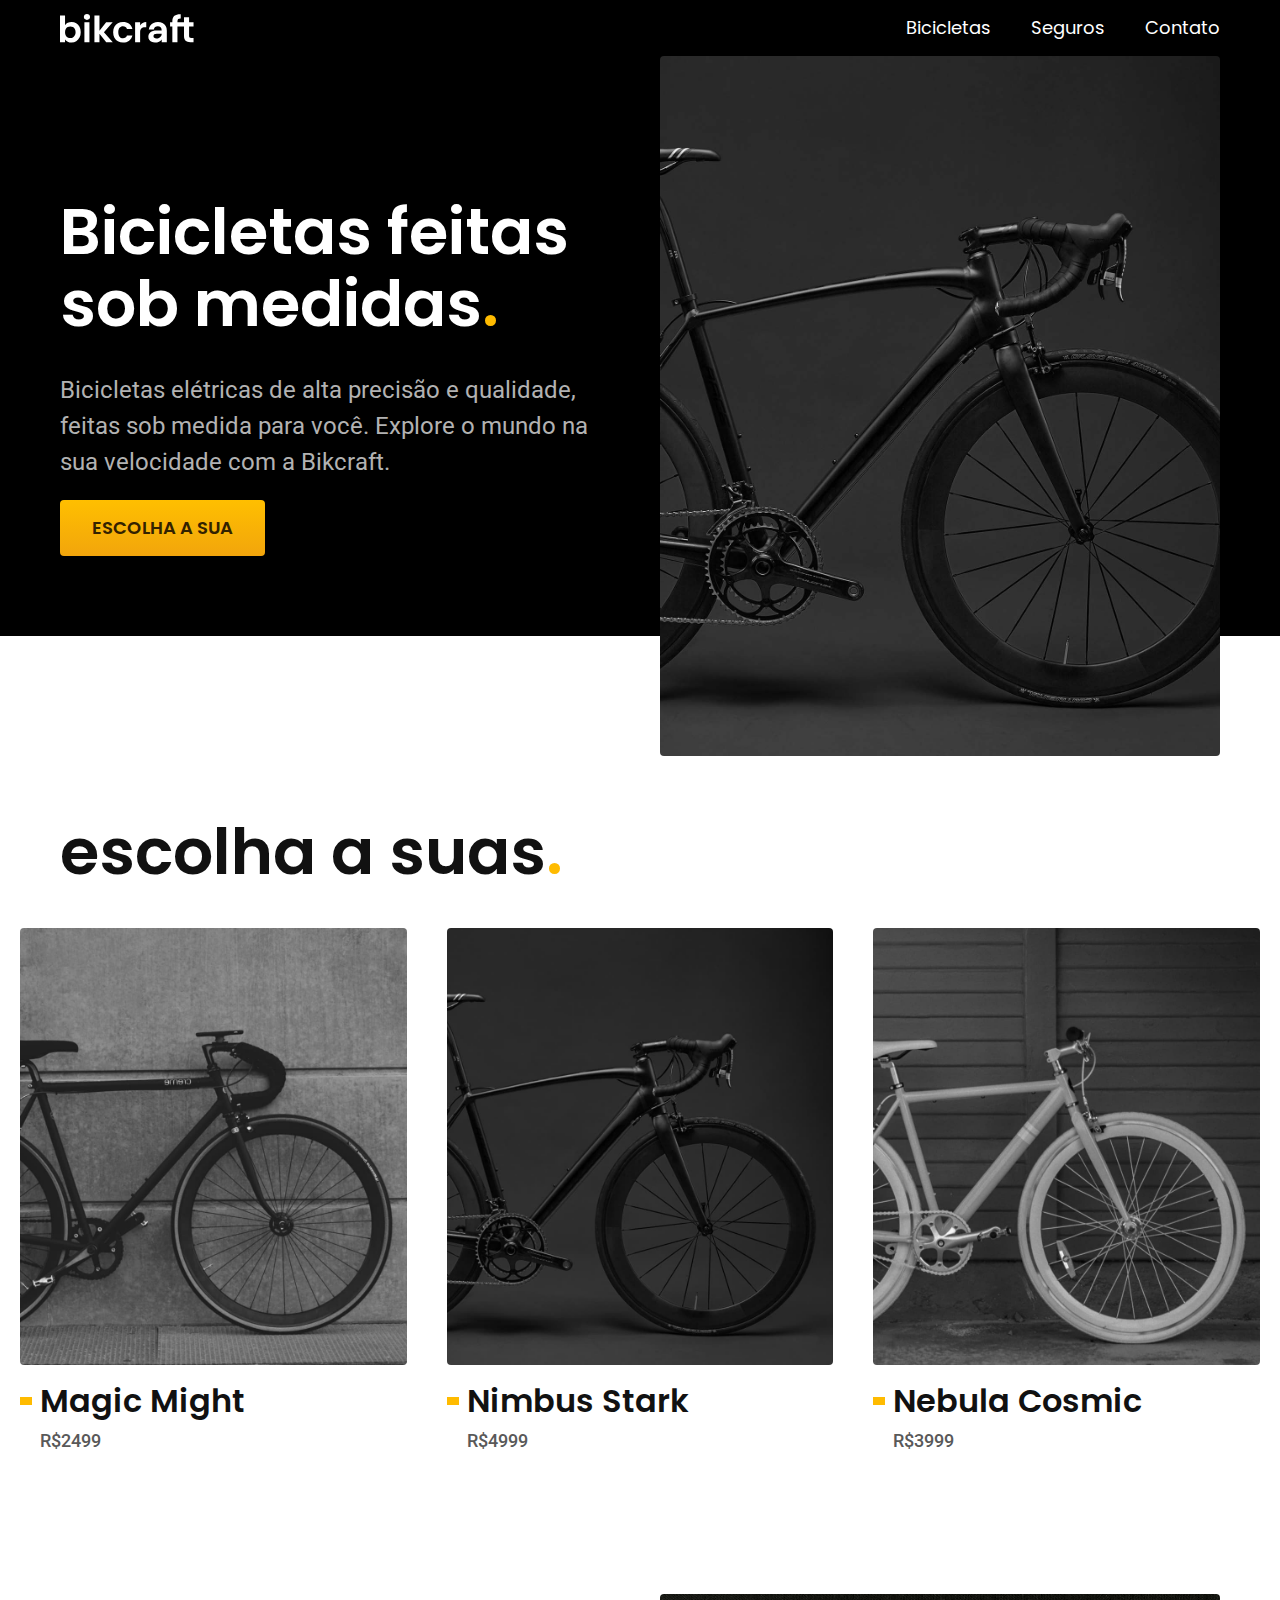
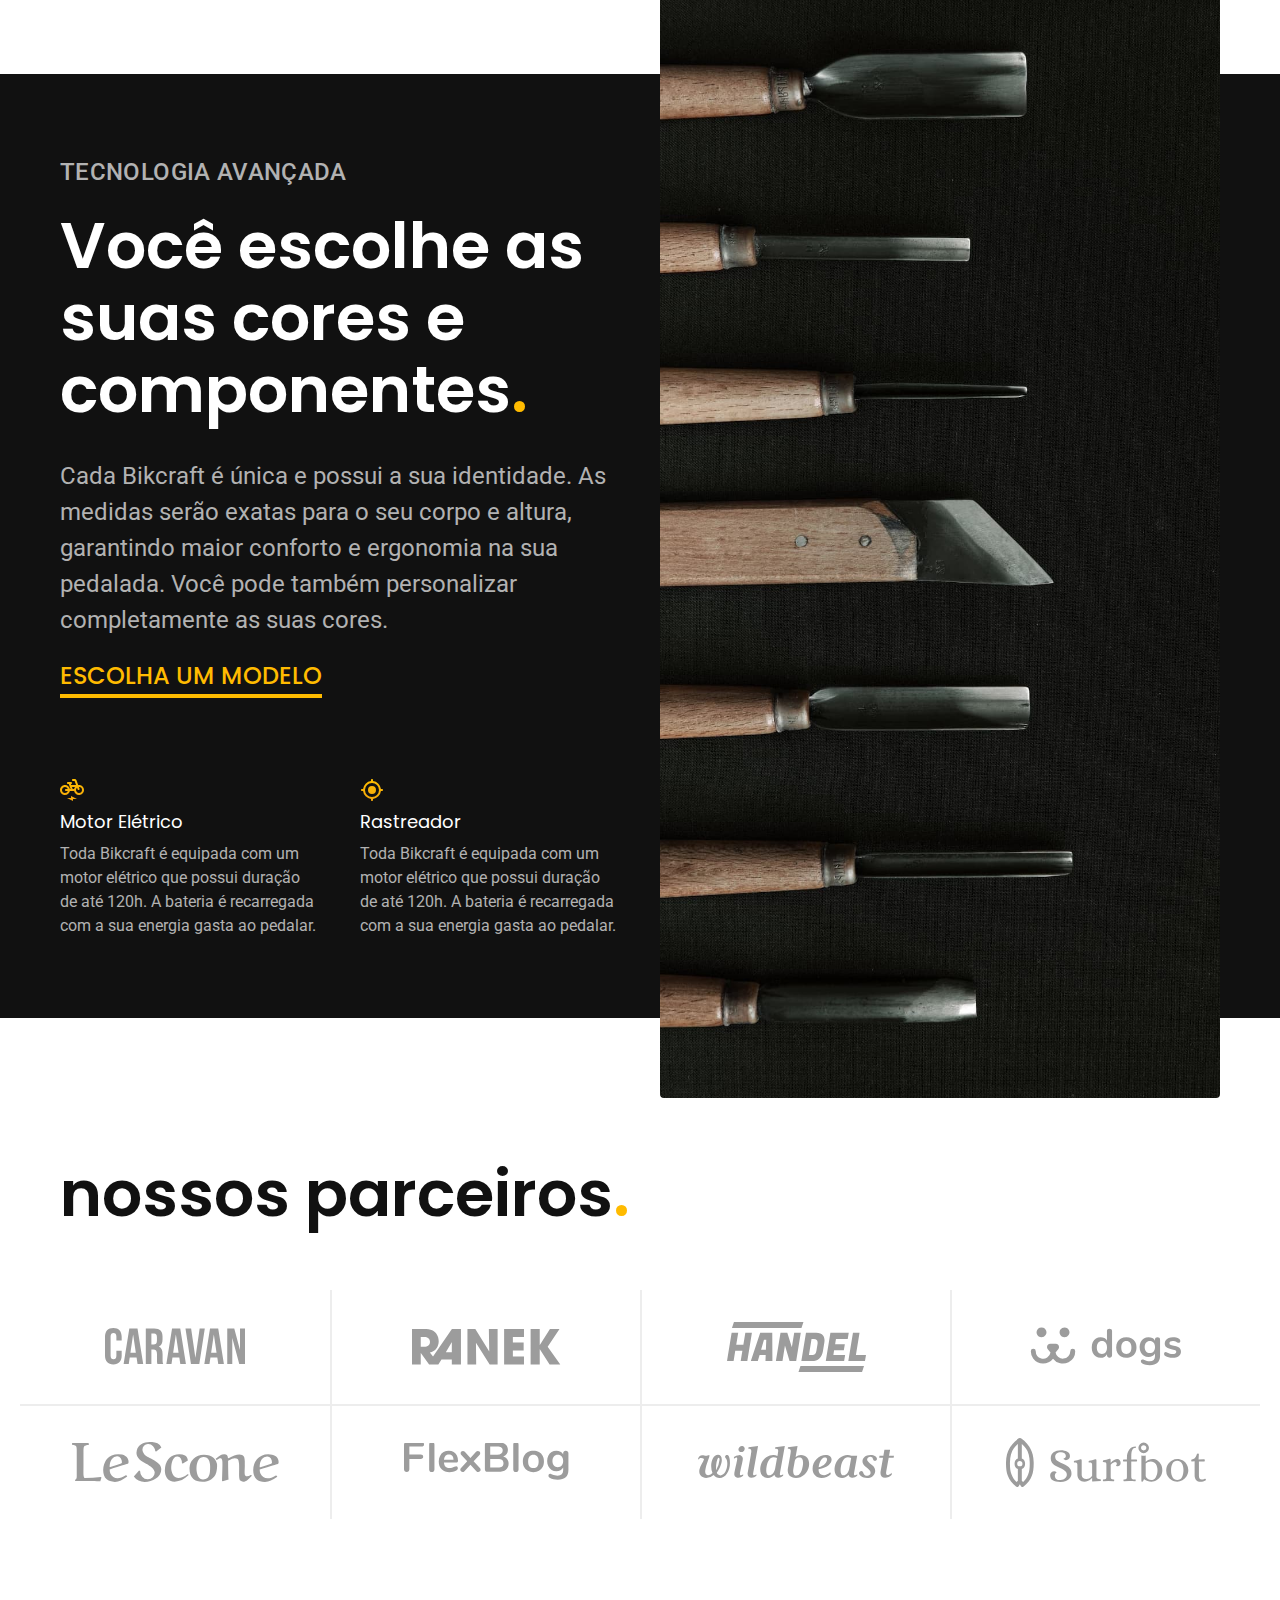
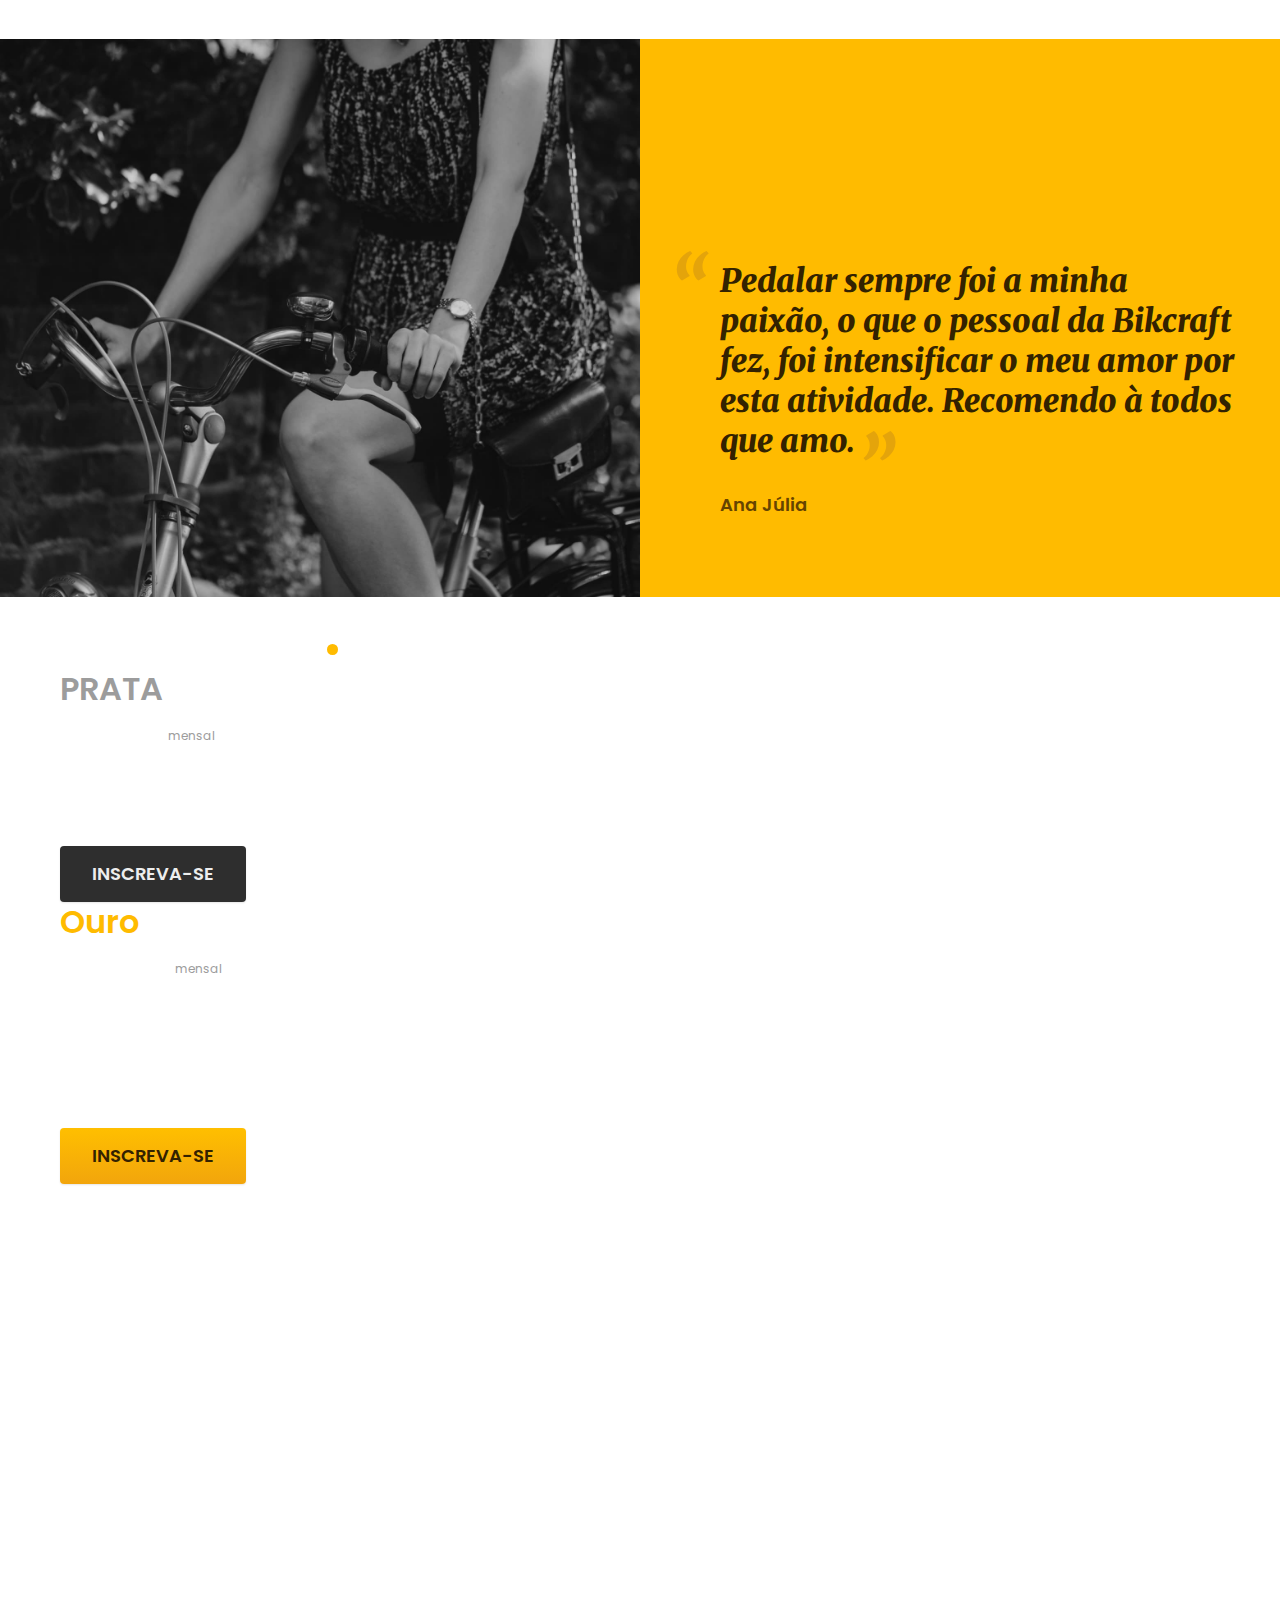
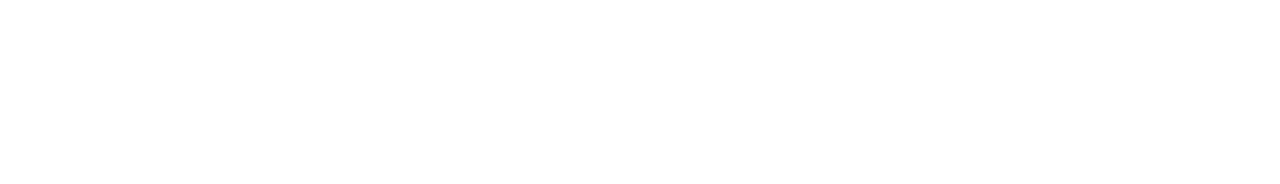
==== index.html @ e03815d4 "seguros" ====
<!DOCTYPE html>
<html lang="pt-br">

<head>
  <meta charset="UTF-8">
  <meta name="viewport" content="width=device-width, initial-scale=1.0">
  <title>Bikcraft - Bicicletas Elétricas</title>
  <meta name="description" content="Bicicletas elétricas de alta precisão e qualidade, feitas sob medida para o cliente. Explore o mundo na sua velocidade com a Bikcraft.">

  <link rel="stylesheet" href="./css/style.css">

  <link rel="preconnect" href="https://fonts.googleapis.com">
  <link rel="preconnect" href="https://fonts.gstatic.com" crossorigin>
  <link href="https://fonts.googleapis.com/css2?family=Merriweather:ital,wght@1,900&family=Poppins:wght@400;600&family=Roboto:wght@400;500&display=swap" rel="stylesheet">
</head>

<body>
  <header class="header-bg">
    <div class="header container">
      <a href="./"><img src="./img/bikcraft.svg" alt="Bikcraft">
      </a>
      <nav aria-label="primaria">
        <ul class="header-menu font-1-m cor-0">
          <li><a href="./bicicletas.html">Bicicletas</a></li>
          <li><a href="./seguros.html">Seguros</a></li>
          <li><a href="./contato.html">Contato</a></li>
        </ul>
      </nav>
    </div>
  </header>

  <main class="introducao-bg">
    <div class="introducao container">
      <div class="introducao-conteudo">
        <h1 class="font-1-xxl cor-0">Bicicletas feitas sob medidas<span class="cor-p1">.</span></h1>
        <p class="font-2-l cor-5">Bicicletas elétricas de alta precisão e qualidade, feitas sob medida para você. Explore o mundo na sua velocidade com a Bikcraft.</p>
        <a class="botao" href=".bicicletas.html">Escolha a sua</a>
      </div>
      <div>
        <img src="./img/fotos/introducao.jpg" alt="Bicicleta elétrica preta.">
      </div>
    </div>
  </main>

  <article class="bicicletas-lista">
    <h2 class="container font-1-xxl">escolha a suas<span class="cor-p1">.</span></h2>

    <ul>
      <li>
        <a href="./bicicletas/magic.html">
          <img src="/img/bicicletas/magic-home.jpg" alt="Bicicleta preta">
          <h3 class="font-1-xl">Magic Might</h3>
          <span class="font-2-m cor-8">R$2499</span>
        </a>
      </li>
      <li>
        <a href="./bicicletas/nimbus.html">
          <img src="/img/bicicletas/nimbus-home.jpg" alt="Bicicleta preta">
          <h3 class="font-1-xl">Nimbus Stark</h3>
          <span class="font-2-m cor-8">R$4999</span>
        </a>
      </li>
      <li>
        <a href="./bicicletas/nebula.html">
          <img src="/img/bicicletas/nebula-home.jpg" alt="Bicicleta preta">
          <h3 class="font-1-xl">Nebula Cosmic</h3>
          <span class="font-2-m cor-8">R$3999</span>
        </a>
      </li>
    </ul>
  </article>

  <article class="tecnologia-bg">
    <div class="tecnologia container">
      <div class="tecnologia-conteudo">
        <span class="font-2-l-b cor-5">Tecnologia Avançada</span>
        <h2 class="font-1-xxl cor-0">Você escolhe as suas cores e componentes<span class="cor-p1">.</span></h2>
        <p class="font-2-l cor-5">Cada Bikcraft é única e possui a sua identidade. As medidas serão exatas para o seu corpo e altura, garantindo maior conforto e ergonomia na sua pedalada. Você pode também personalizar completamente as suas cores.</p>
        <a class="link" href="./bicicletas.html">Escolha um modelo</a>
        <div class="tecnologia-vantagens">
          <div>
            <img src="./img/icones/eletrica.svg" alt="">
            <h3 class="font-1-m cor-0">Motor Elétrico</h3>
            <p class="font-2-s cor-5">Toda Bikcraft é equipada com um motor elétrico que possui duração de até 120h. A bateria é recarregada com a sua energia gasta ao pedalar.</p>
          </div>
          <div>
            <img src="./img/icones/rastreador.svg" alt="">
            <h3 class="font-1-m cor-0">Rastreador</h3>
            <p class="font-2-s cor-5">Toda Bikcraft é equipada com um motor elétrico que possui duração de até 120h. A bateria é recarregada com a sua energia gasta ao pedalar.</p>
          </div>
        </div>
      </div>

      <div class="tecnologia-imagem">
        <img src="./img/fotos/tecnologia.jpg" alt="">
      </div>
    </div>
  </article>

  <section class="parceiros" aria-label="Nossos Parceiros">
    <h2 class="container font-1-xxl">nossos parceiros<span class="cor-p1">.</span></h2>

    <ul>
      <li><img src="./img/parceiros/caravan.svg" alt="caravan"></li>
      <li><img src="./img/parceiros/ranek.svg" alt="ranek"></li>
      <li><img src="./img/parceiros/handel.svg" alt="handel"></li>
      <li><img src="./img/parceiros/dogs.svg" alt="dogs"></li>
      <li><img src="./img/parceiros/lescone.svg" alt="lescone"></li>
      <li><img src="./img/parceiros/flexblog.svg" alt="flexblog"></li>
      <li><img src="./img/parceiros/wildbeast.svg" alt="wildbeast"></li>
      <li><img src="./img/parceiros/surfbot.svg" alt="surfbot"></li>
    </ul>
  </section>

  <section class="depoimento" aria-label="depoimento">
    <div>
      <img src="./img/fotos/depoimento.jpg" alt="Pessoa pedalando uma bicicleta Bikcraft">
    </div>
    <div class="depoimento-conteudo">
      <blockquote class="font-1-xl cor-p5">
        <p>Pedalar sempre foi a minha paixão, o que o pessoal da Bikcraft fez, foi intensificar o meu amor por esta atividade. Recomendo à todos que amo.</p>
      </blockquote>
      <span class="font-1-m-b cor-p4">Ana Júlia</span>
    </div>
  </section>

  <article class="seguros-bg">
    <div class="seguros container">
      <h2 class="font-1-xxl cor-0">Seguros<span class="cor-p1">.</span></h2>

      <div class="seguros-item">
        <h3 class="font-1-xl cor-6">PRATA</h3>
        <span class="font-1-xl cor-0">R$ 199 <span class="font-1-xs cor-6">mensal</span></span>
        <ul class="font-2-m cor-0">
          <li>Duas trocas por ano</li>
          <li>Assistência técnica</li>
          <li>Suporte 08h às 18h</li>
          <li>Cobertura estadual</li>
        </ul>
        <a class="botao secundario" href="/orcamento.html">Inscreva-se</a>
      </div>

      <div class="seguros-item">
        <h3 class="font-1-xl cor-p1">Ouro</h3>
        <span class="font-1-xl cor-0">R$ 299 <span class="font-1-xs cor-6">mensal</span></span>
        <ul class="font-2-m cor-0">
          <li>Cinco trocas por ano</li>
          <li>Assistência especial</li>
          <li>Suporte 24h</li>
          <li>Cobertura nacional</li>
          <li>Desconto em parceiros</li>
          <li>Acesso ao clube Bikcraft</li>
        </ul>
        <a class="botao" href="/orcamento.html">Inscreva-se</a>
      </div>

    </div>
  </article>
</body>

</html>
---- css/style.css ----
@import "./global/header.css";
@import "./utilidades/tipografia.css";
@import "./utilidades/cores.css";

@import "./global/global.css";

/* Utilidades */
@import "./utilidades/componentes.css";

/* Home */
@import "./home/introducao.css";
@import "./home/tecnologia.css";
@import "./home/parceiros.css";
@import "./home/depoimento.css";

/* Bicicletas */
@import "./bicicletas/bicicletas-lista.css";

/* Seguros */
@import "./Seguros/Seguros.css";
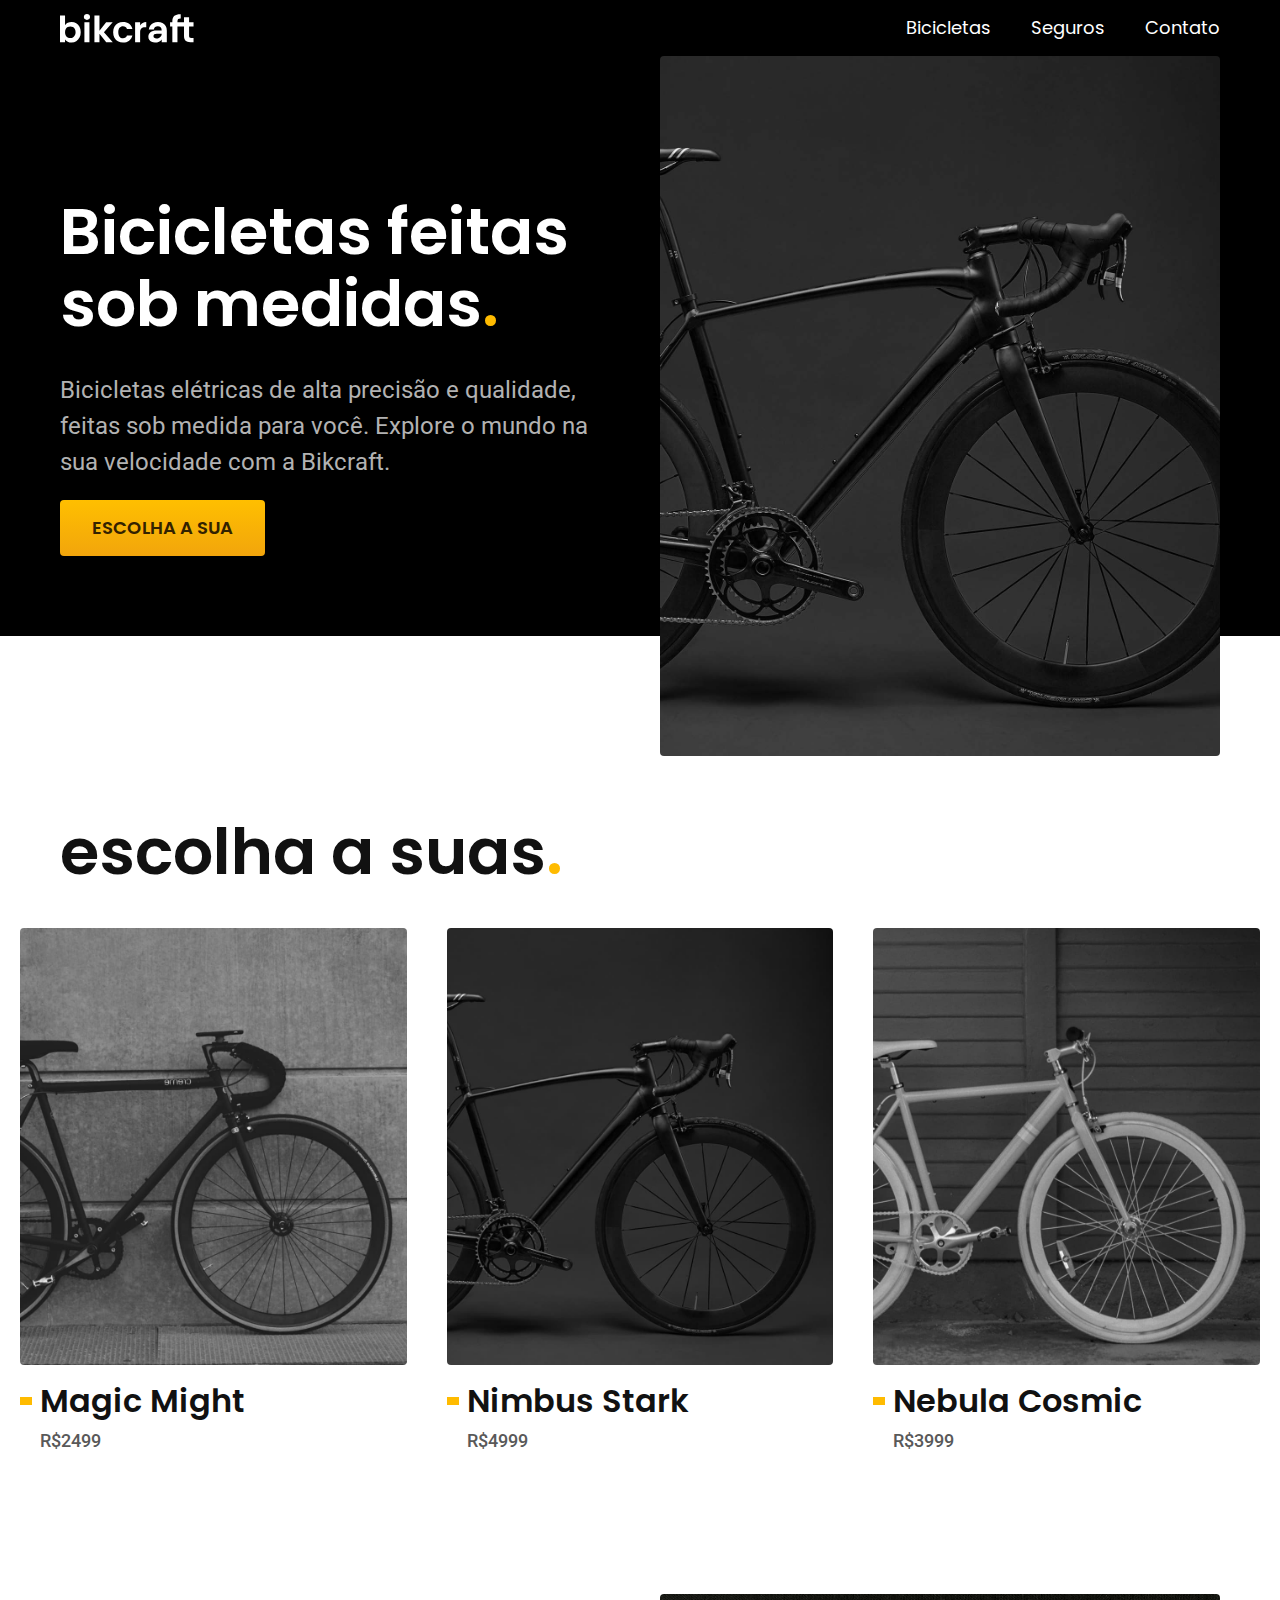
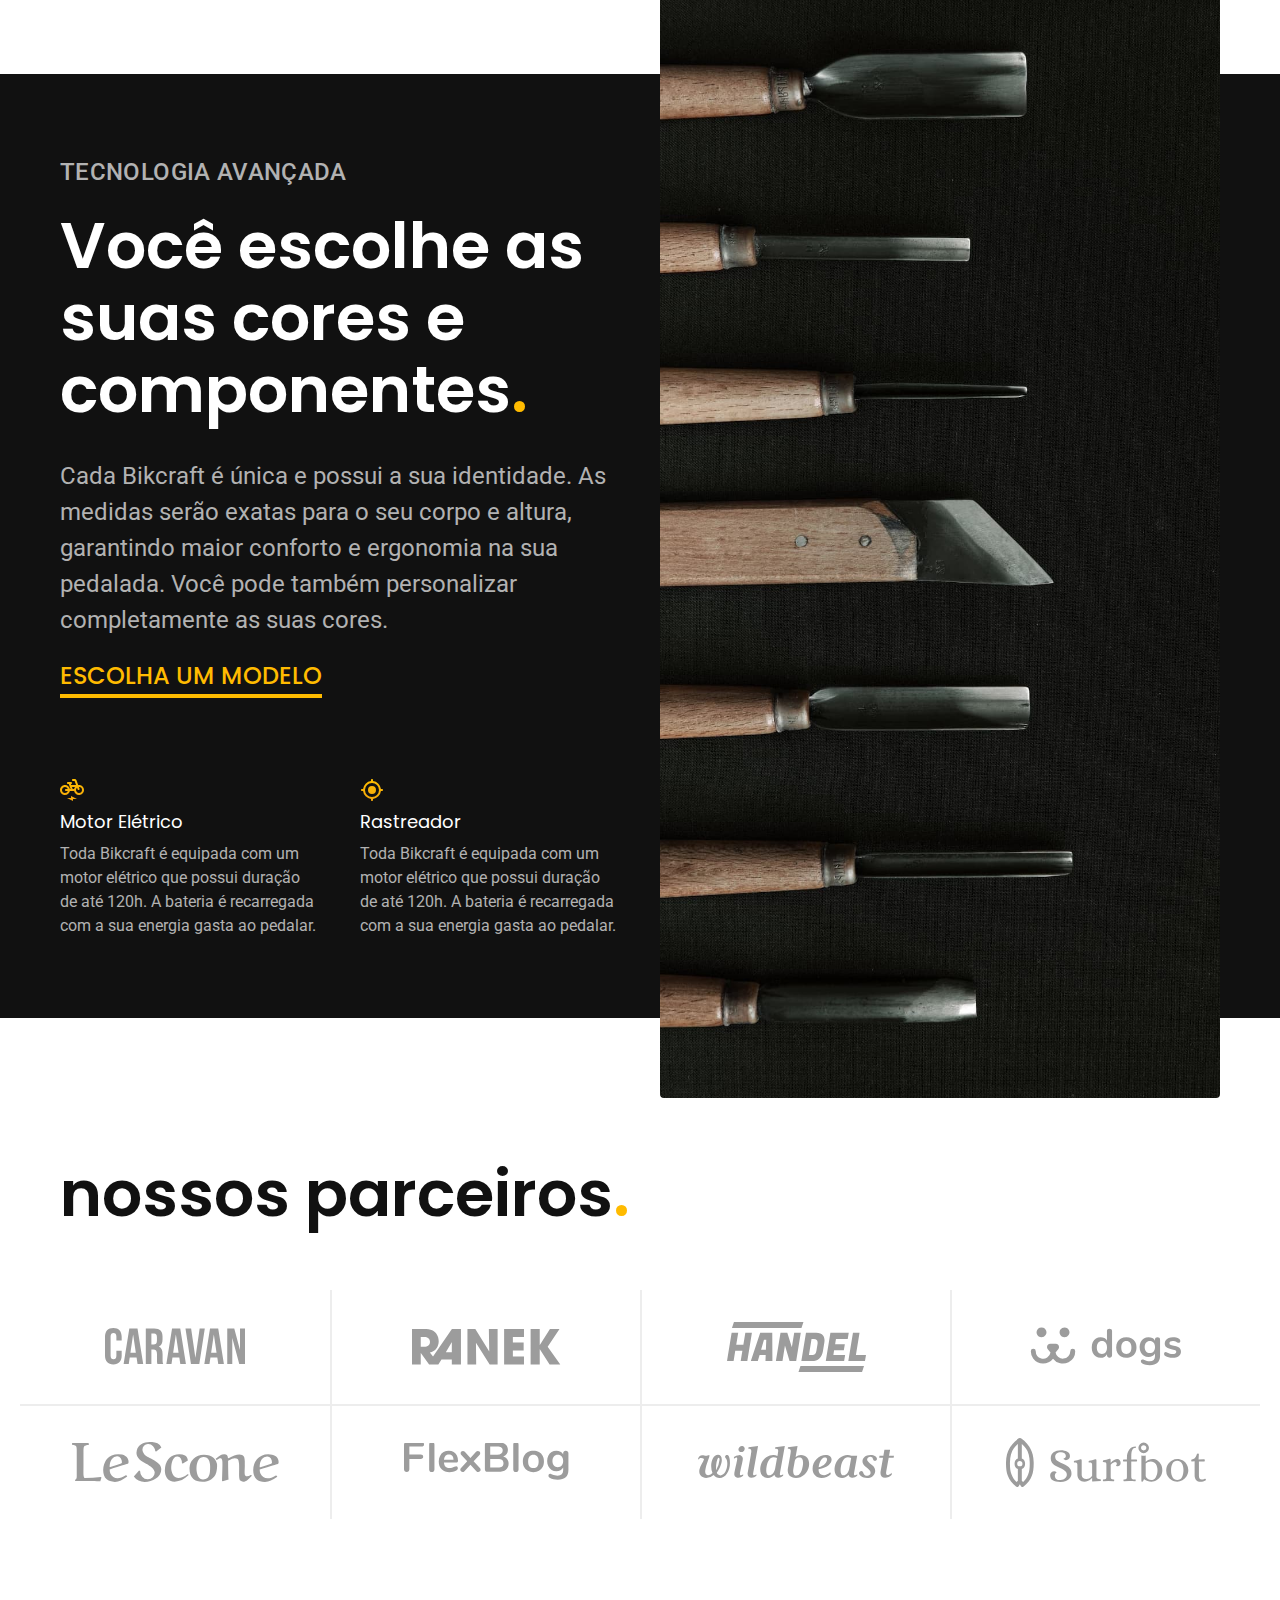
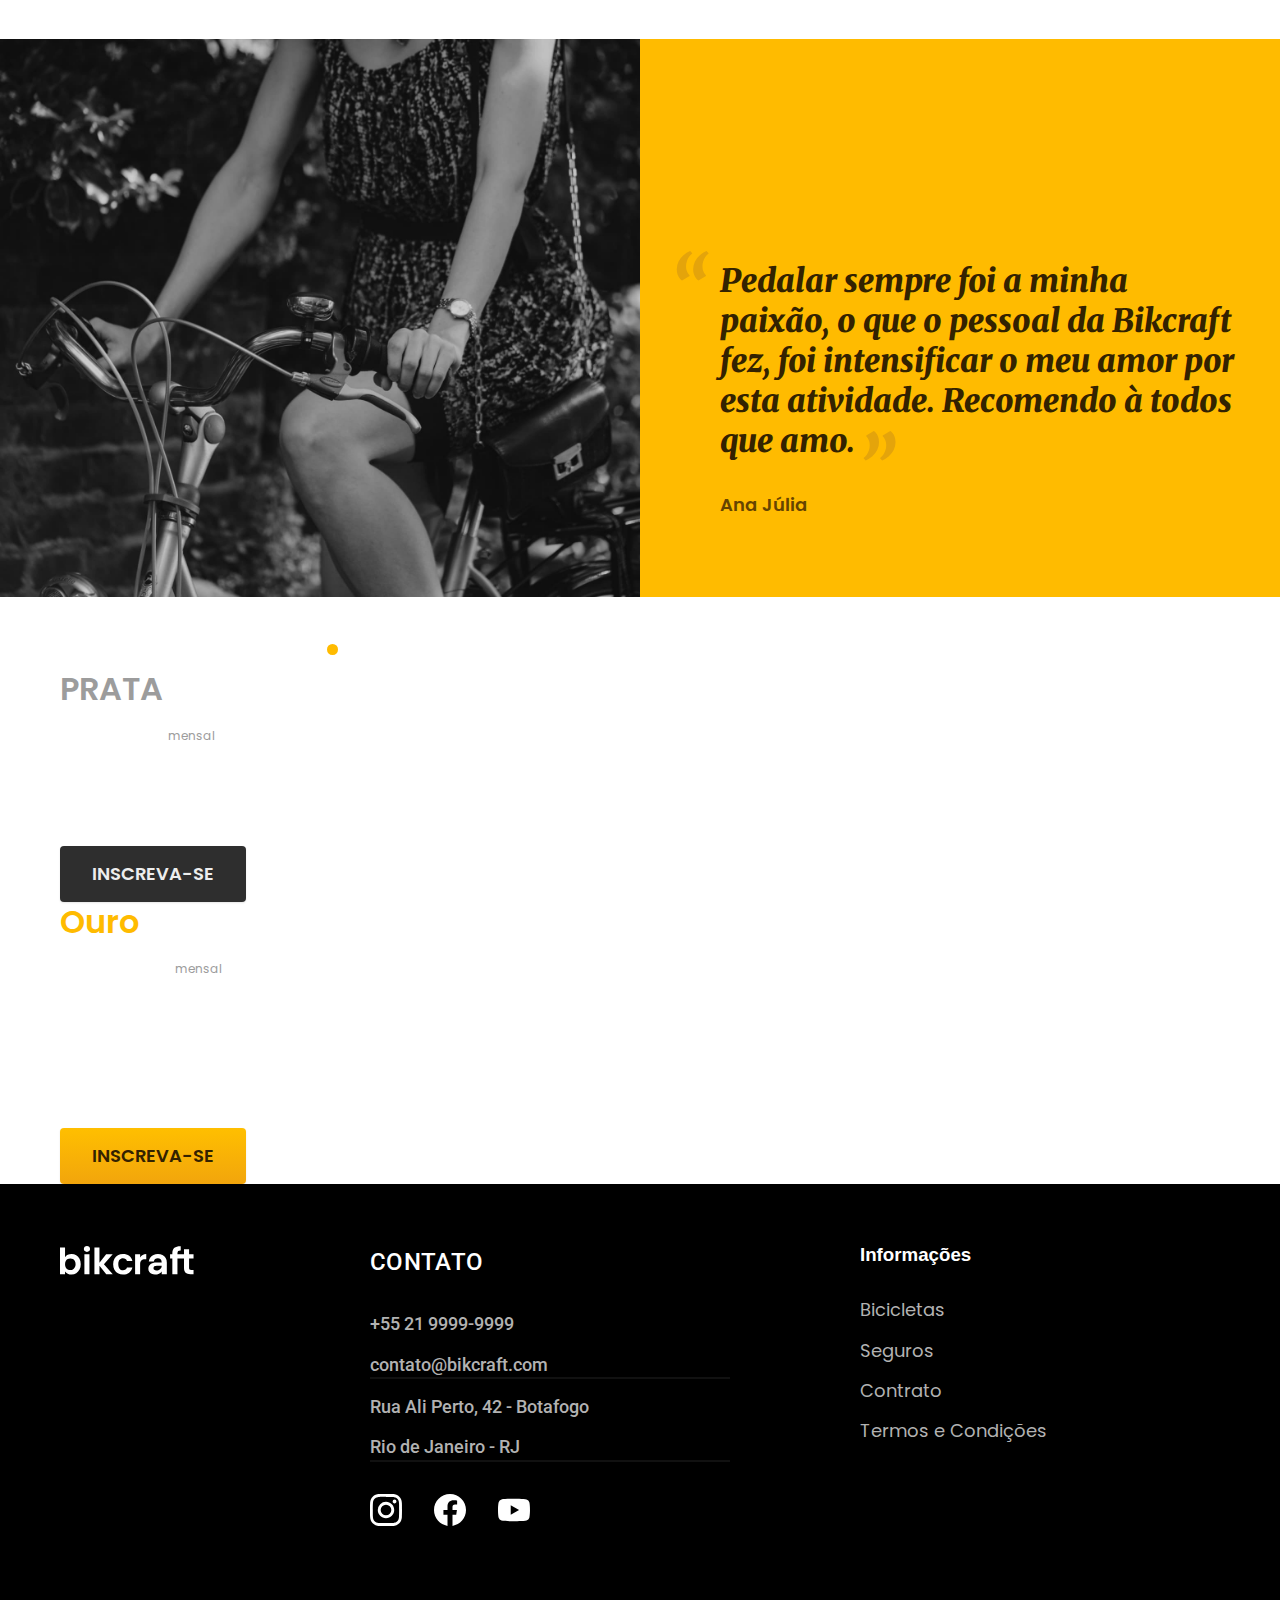
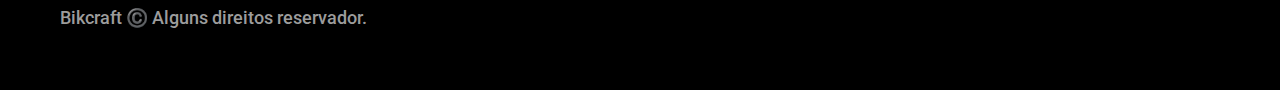
==== commit 0c8c8703: "footer" ====
--- a/index.html
+++ b/index.html
@@ -156,6 +156,44 @@
 
     </div>
   </article>
+
+  <footer class="footer-bg">
+    <div class="footer container">
+      <img src="./img/bikcraft.svg" alt="">
+      <div class="footer-contato">
+        <h3 class="font-2-l-b cor-0">Contato</h3>
+        <ul class="font-2-m cor-5">
+          <li><a href="tel:+552199999999">+55 21 9999-9999</a></li>
+          <li><a href="mailto:contato@bikcraft.com">contato@bikcraft.com</a></li>
+          <li>Rua Ali Perto, 42 - Botafogo</li>
+          <li>Rio de Janeiro - RJ</li>
+        </ul>
+        <div class="footer-redes">
+          <a href="./">
+            <img src="./img/redes/instagram.svg" alt="Instagram">
+          </a>
+          <a href="./">
+            <img src="./img/redes/facebook.svg" alt="Facebook">
+          </a>
+          <a href="./">
+            <img src="./img/redes/youtube.svg" alt="Youtube">
+          </a>
+        </div>
+      </div>
+      <div class="footer-informacoes">
+        <h3 class="font-2-1-b cor-0">Informações</h3>
+        <nav>
+          <ul class="font-1-m cor-5">
+            <li><a href="./bicicletas.html">Bicicletas</a></li>
+            <li><a href="./seguros.html">Seguros</a></li>
+            <li><a href="./contrato.html">Contrato</a></li>
+            <li><a href="./termos.html">Termos e Condições</a></li>
+          </ul>
+        </nav>
+      </div>
+      <p class="footer-copy font-2-m cor-6">Bikcraft ©️ Alguns direitos reservador.</p>
+    </div>
+  </footer>
 </body>
 
 </html>--- a/css/style.css
+++ b/css/style.css
@@ -3,6 +3,7 @@
 @import "./utilidades/cores.css";
 
 @import "./global/global.css";
+@import "./global/footer.css";
 
 /* Utilidades */
 @import "./utilidades/componentes.css";
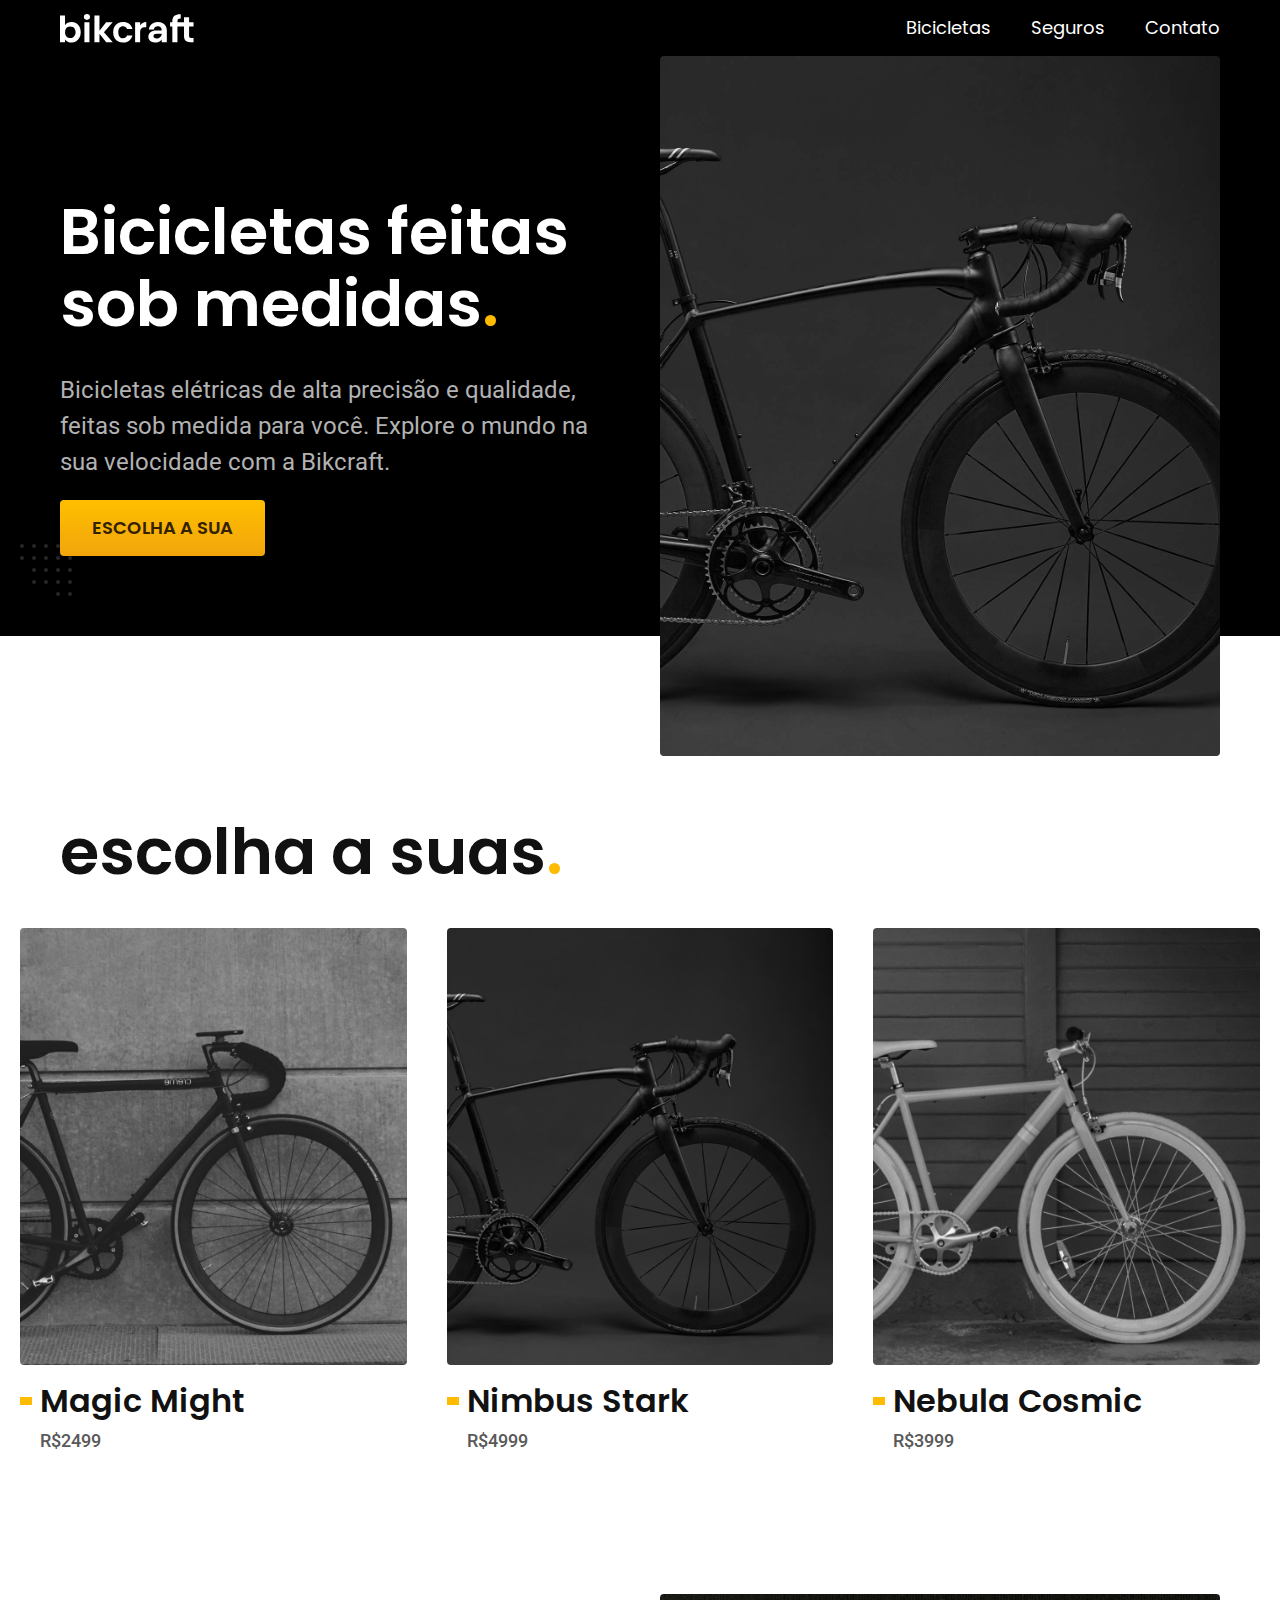
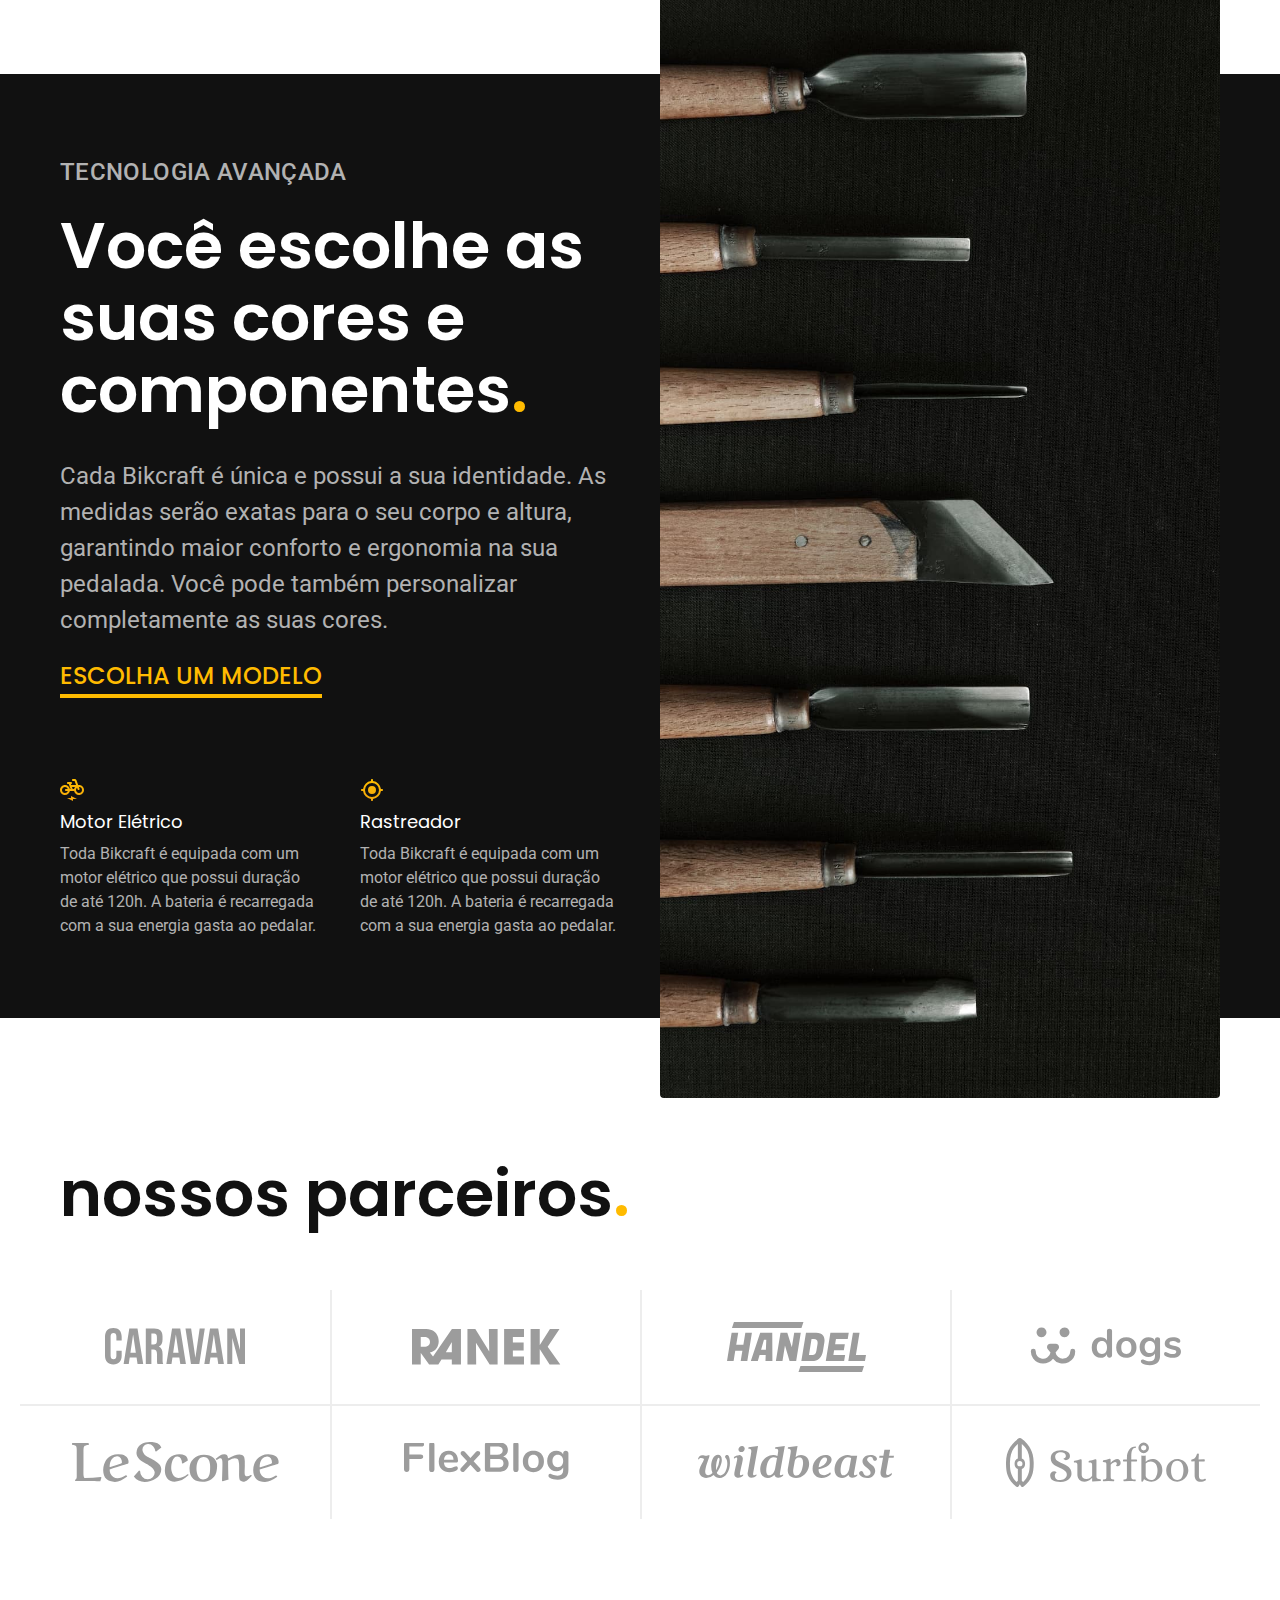
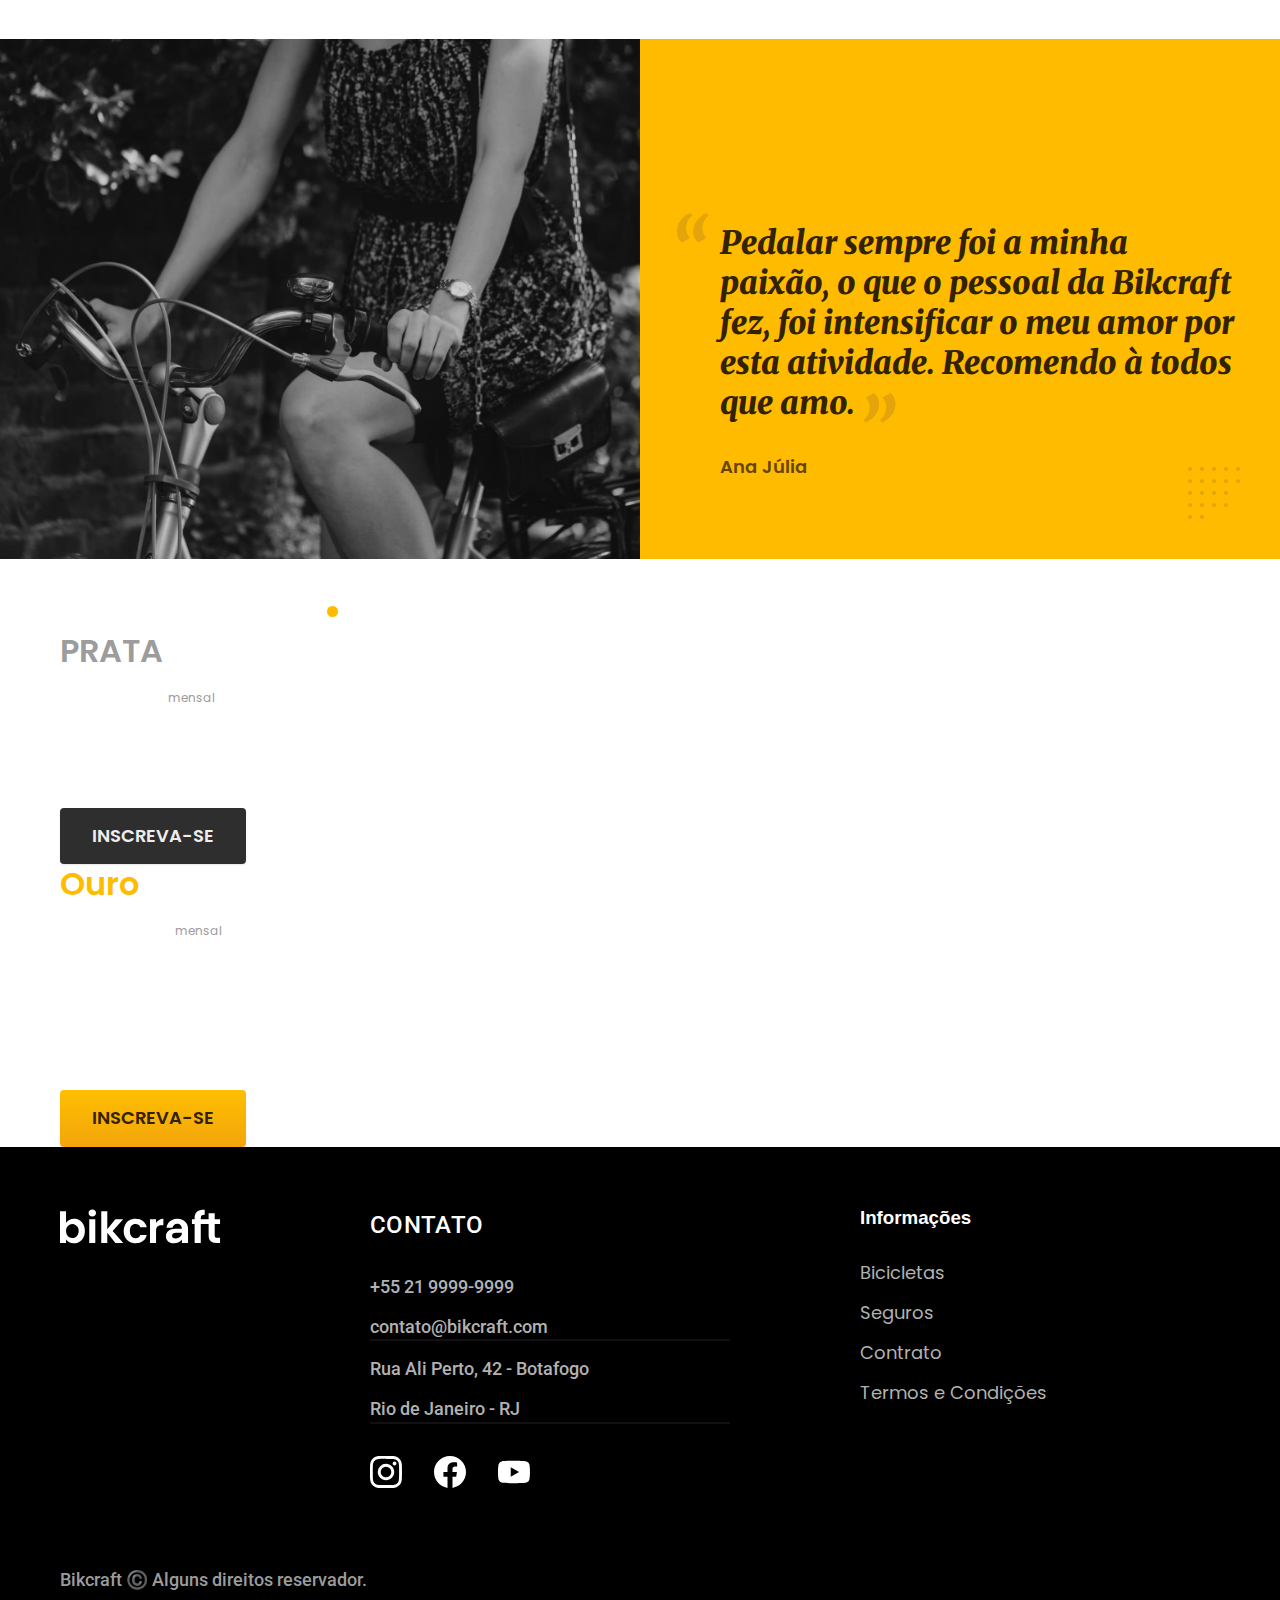
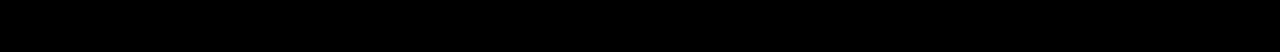
==== commit 1d4cf13a: "otimizacoes" ====
--- a/index.html
+++ b/index.html
@@ -7,6 +7,7 @@
   <title>Bikcraft - Bicicletas Elétricas</title>
   <meta name="description" content="Bicicletas elétricas de alta precisão e qualidade, feitas sob medida para o cliente. Explore o mundo na sua velocidade com a Bikcraft.">
 
+  <link rel="preload" href="./css/style.css" as="style">
   <link rel="stylesheet" href="./css/style.css">
 
   <link rel="preconnect" href="https://fonts.googleapis.com">
@@ -17,7 +18,8 @@
 <body>
   <header class="header-bg">
     <div class="header container">
-      <a href="./"><img src="./img/bikcraft.svg" alt="Bikcraft">
+      <a href="./">
+        <img src="./img/bikcraft.svg" width="136" height="32" alt="Bikcraft">
       </a>
       <nav aria-label="primaria">
         <ul class="header-menu font-1-m cor-0">
@@ -36,9 +38,10 @@
         <p class="font-2-l cor-5">Bicicletas elétricas de alta precisão e qualidade, feitas sob medida para você. Explore o mundo na sua velocidade com a Bikcraft.</p>
         <a class="botao" href=".bicicletas.html">Escolha a sua</a>
       </div>
-      <div>
-        <img src="./img/fotos/introducao.jpg" alt="Bicicleta elétrica preta.">
-      </div>
+      <picture>
+        <source media="(max-width: 800px)" srcset="./img/bicicletas/nimbus.jpg">
+        <img src="./img/fotos/introducao.jpg" width="1280" height="1600" alt="Bicicleta elétrica preta.">
+      </picture>
     </div>
   </main>
 
@@ -48,21 +51,21 @@
     <ul>
       <li>
         <a href="./bicicletas/magic.html">
-          <img src="/img/bicicletas/magic-home.jpg" alt="Bicicleta preta">
+          <img src="/img/bicicletas/magic-home.jpg" width="920" height="1040" alt="Bicicleta preta">
           <h3 class="font-1-xl">Magic Might</h3>
           <span class="font-2-m cor-8">R$2499</span>
         </a>
       </li>
       <li>
         <a href="./bicicletas/nimbus.html">
-          <img src="/img/bicicletas/nimbus-home.jpg" alt="Bicicleta preta">
+          <img src="/img/bicicletas/nimbus-home.jpg" width="920" height="1040" alt="Bicicleta preta">
           <h3 class="font-1-xl">Nimbus Stark</h3>
           <span class="font-2-m cor-8">R$4999</span>
         </a>
       </li>
       <li>
         <a href="./bicicletas/nebula.html">
-          <img src="/img/bicicletas/nebula-home.jpg" alt="Bicicleta preta">
+          <img src="/img/bicicletas/nebula-home.jpg" width="920" height="1040" alt="Bicicleta preta">
           <h3 class="font-1-xl">Nebula Cosmic</h3>
           <span class="font-2-m cor-8">R$3999</span>
         </a>
@@ -79,12 +82,12 @@
         <a class="link" href="./bicicletas.html">Escolha um modelo</a>
         <div class="tecnologia-vantagens">
           <div>
-            <img src="./img/icones/eletrica.svg" alt="">
+            <img src="./img/icones/eletrica.svg" width="24" height="24" alt="">
             <h3 class="font-1-m cor-0">Motor Elétrico</h3>
             <p class="font-2-s cor-5">Toda Bikcraft é equipada com um motor elétrico que possui duração de até 120h. A bateria é recarregada com a sua energia gasta ao pedalar.</p>
           </div>
           <div>
-            <img src="./img/icones/rastreador.svg" alt="">
+            <img src="./img/icones/rastreador.svg" width="24" height="24" alt="">
             <h3 class="font-1-m cor-0">Rastreador</h3>
             <p class="font-2-s cor-5">Toda Bikcraft é equipada com um motor elétrico que possui duração de até 120h. A bateria é recarregada com a sua energia gasta ao pedalar.</p>
           </div>
@@ -92,7 +95,7 @@
       </div>
 
       <div class="tecnologia-imagem">
-        <img src="./img/fotos/tecnologia.jpg" alt="">
+        <img src="./img/fotos/tecnologia.jpg" width="1200" height="1920" alt="">
       </div>
     </div>
   </article>
@@ -101,20 +104,20 @@
     <h2 class="container font-1-xxl">nossos parceiros<span class="cor-p1">.</span></h2>
 
     <ul>
-      <li><img src="./img/parceiros/caravan.svg" alt="caravan"></li>
-      <li><img src="./img/parceiros/ranek.svg" alt="ranek"></li>
-      <li><img src="./img/parceiros/handel.svg" alt="handel"></li>
-      <li><img src="./img/parceiros/dogs.svg" alt="dogs"></li>
-      <li><img src="./img/parceiros/lescone.svg" alt="lescone"></li>
-      <li><img src="./img/parceiros/flexblog.svg" alt="flexblog"></li>
-      <li><img src="./img/parceiros/wildbeast.svg" alt="wildbeast"></li>
-      <li><img src="./img/parceiros/surfbot.svg" alt="surfbot"></li>
+      <li><img src="./img/parceiros/caravan.svg" width="140" height="38" alt="caravan"></li>
+      <li><img src="./img/parceiros/ranek.svg" width="149" height="36" alt="ranek"></li>
+      <li><img src="./img/parceiros/handel.svg" width="139" height="50" alt="handel"></li>
+      <li><img src="./img/parceiros/dogs.svg" width="152" height="39" alt="dogs"></li>
+      <li><img src="./img/parceiros/lescone.svg" width="208" height="41" alt="lescone"></li>
+      <li><img src="./img/parceiros/flexblog.svg" width="165" height="38" alt="flexblog"></li>
+      <li><img src="./img/parceiros/wildbeast.svg" width="196" height="34" alt="wildbeast"></li>
+      <li><img src="./img/parceiros/surfbot.svg" width="200" height="49" alt="surfbot"></li>
     </ul>
   </section>
 
   <section class="depoimento" aria-label="depoimento">
     <div>
-      <img src="./img/fotos/depoimento.jpg" alt="Pessoa pedalando uma bicicleta Bikcraft">
+      <img src="./img/fotos/depoimento.jpg" width="1560" height="1360" alt="Pessoa pedalando uma bicicleta Bikcraft">
     </div>
     <div class="depoimento-conteudo">
       <blockquote class="font-1-xl cor-p5">
@@ -159,7 +162,7 @@
 
   <footer class="footer-bg">
     <div class="footer container">
-      <img src="./img/bikcraft.svg" alt="">
+      <img src="./img/bikcraft.svg" width="163" height="32" alt="">
       <div class="footer-contato">
         <h3 class="font-2-l-b cor-0">Contato</h3>
         <ul class="font-2-m cor-5">
@@ -170,13 +173,13 @@
         </ul>
         <div class="footer-redes">
           <a href="./">
-            <img src="./img/redes/instagram.svg" alt="Instagram">
+            <img src="./img/redes/instagram.svg" width="32" height="32" alt="Instagram">
           </a>
           <a href="./">
-            <img src="./img/redes/facebook.svg" alt="Facebook">
+            <img src="./img/redes/facebook.svg" width="32" height="32" alt="Facebook">
           </a>
           <a href="./">
-            <img src="./img/redes/youtube.svg" alt="Youtube">
+            <img src="./img/redes/youtube.svg" width="32" height="32" alt="Youtube">
           </a>
         </div>
       </div>
--- a/css/style.css
+++ b/css/style.css
@@ -7,6 +7,7 @@
 
 /* Utilidades */
 @import "./utilidades/componentes.css";
+@import "./utilidades/formulario.css";
 
 /* Home */
 @import "./home/introducao.css";
@@ -16,6 +17,23 @@
 
 /* Bicicletas */
 @import "./bicicletas/bicicletas-lista.css";
+@import "./bicicletas/bicicletas.css";
+
+/* Bicicleta */
+@import "./bicicleta/bicicleta.css";
+@import "./bicicleta/seguro.css";
 
 /* Seguros */
-@import "./Seguros/Seguros.css";
+@import "./Seguros/seguros.css";
+@import "./Seguros/vantagens.css";
+@import "./Seguros/perguntas.css";
+
+/* Contato */
+@import "./contato/contato.css";
+@import "./contato/lojas.css";
+
+/* Orçamento */
+@import "./orcamento/orcamento.css";
+
+/* Termos */
+@import "./termos/termos.css";
--- a/css/style.css
+++ b/css/style.css
@@ -7,6 +7,7 @@
 
 /* Utilidades */
 @import "./utilidades/componentes.css";
+@import "./utilidades/formulario.css";
 
 /* Home */
 @import "./home/introducao.css";
@@ -16,6 +17,23 @@
 
 /* Bicicletas */
 @import "./bicicletas/bicicletas-lista.css";
+@import "./bicicletas/bicicletas.css";
+
+/* Bicicleta */
+@import "./bicicleta/bicicleta.css";
+@import "./bicicleta/seguro.css";
 
 /* Seguros */
-@import "./Seguros/Seguros.css";
+@import "./Seguros/seguros.css";
+@import "./Seguros/vantagens.css";
+@import "./Seguros/perguntas.css";
+
+/* Contato */
+@import "./contato/contato.css";
+@import "./contato/lojas.css";
+
+/* Orçamento */
+@import "./orcamento/orcamento.css";
+
+/* Termos */
+@import "./termos/termos.css";
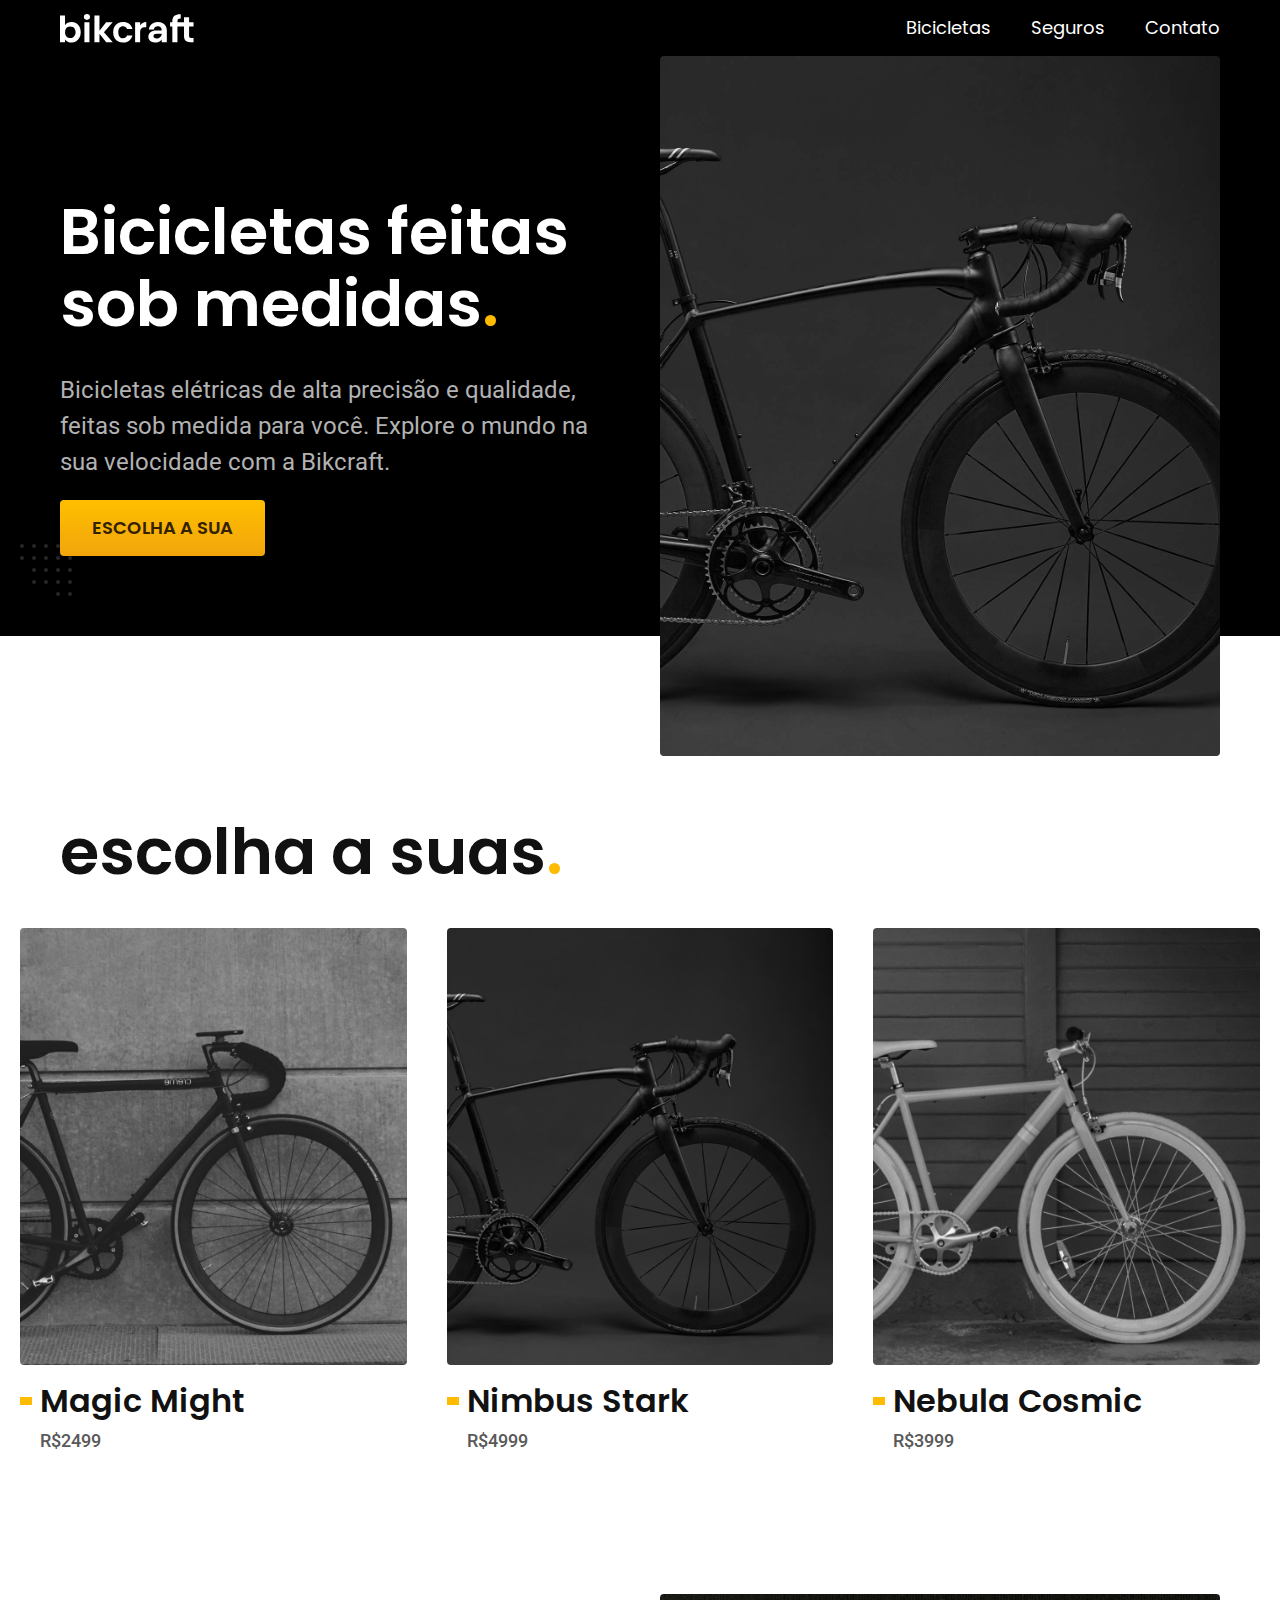
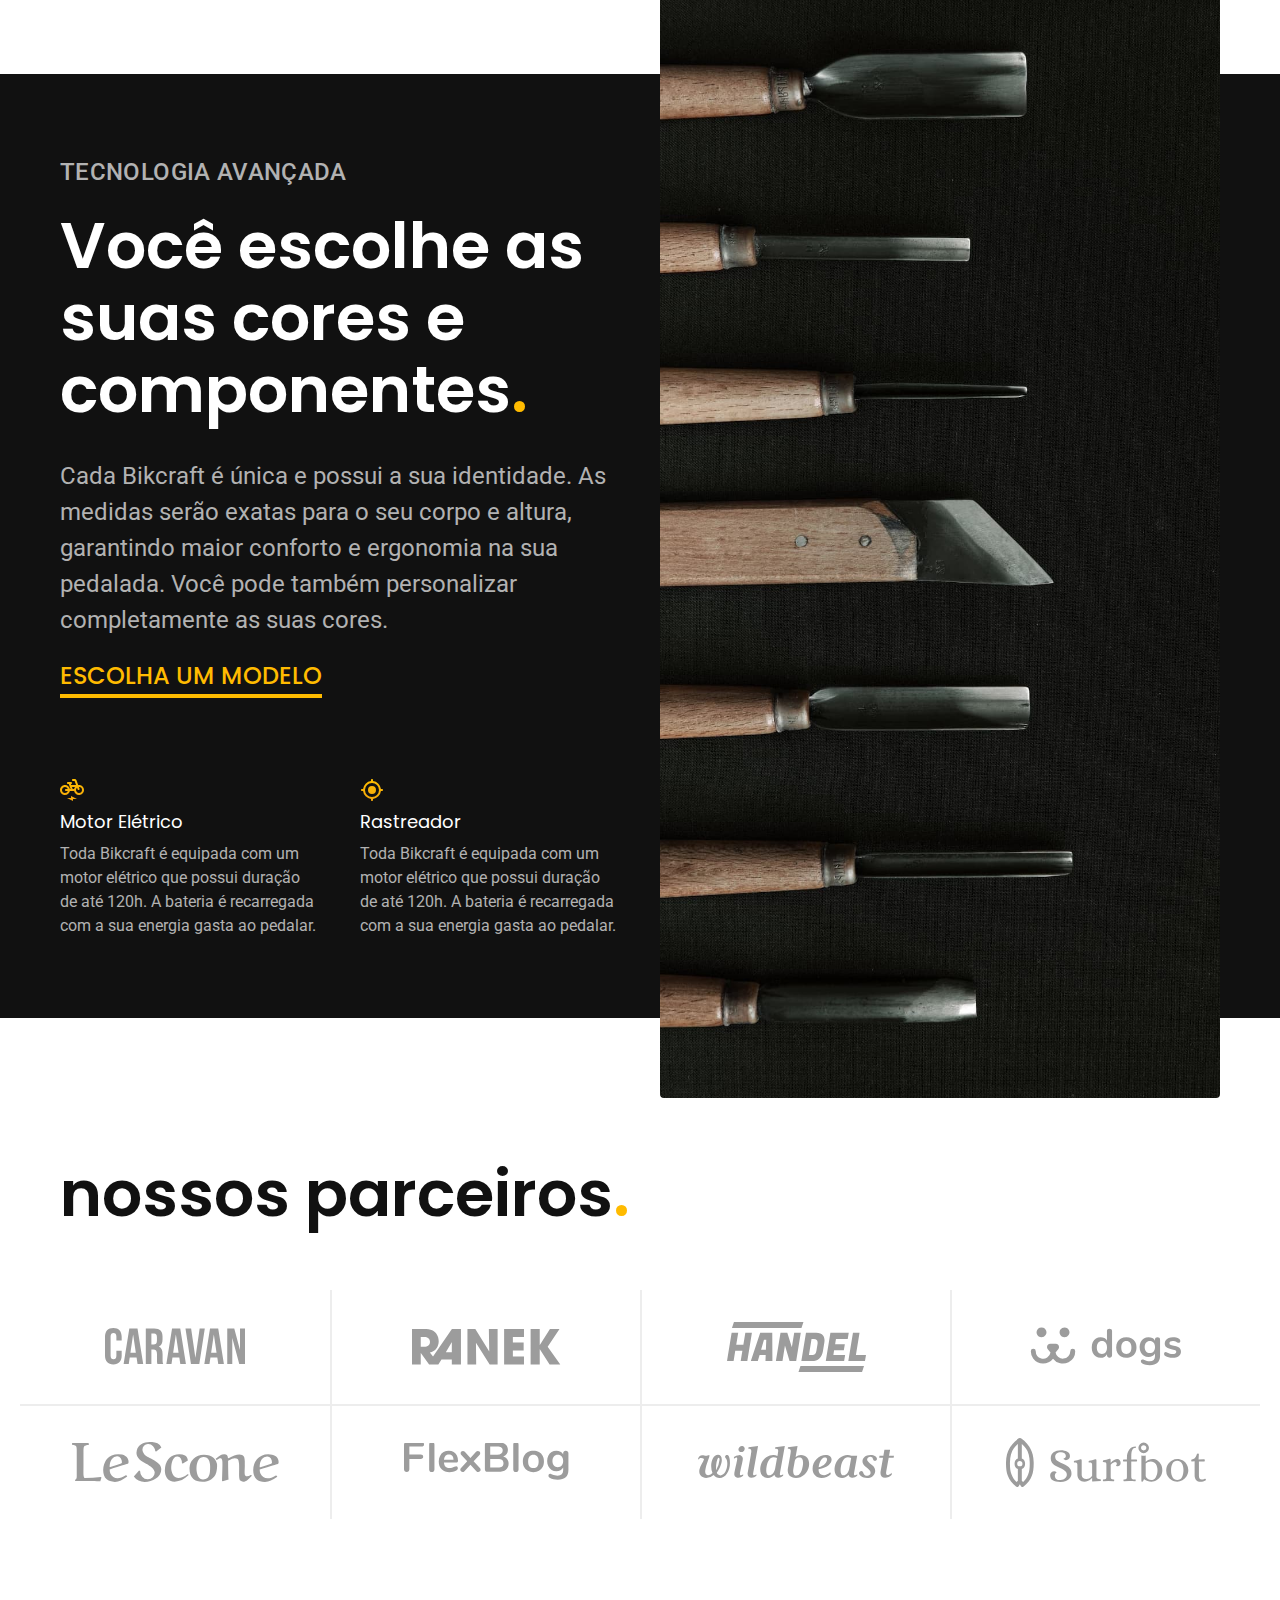
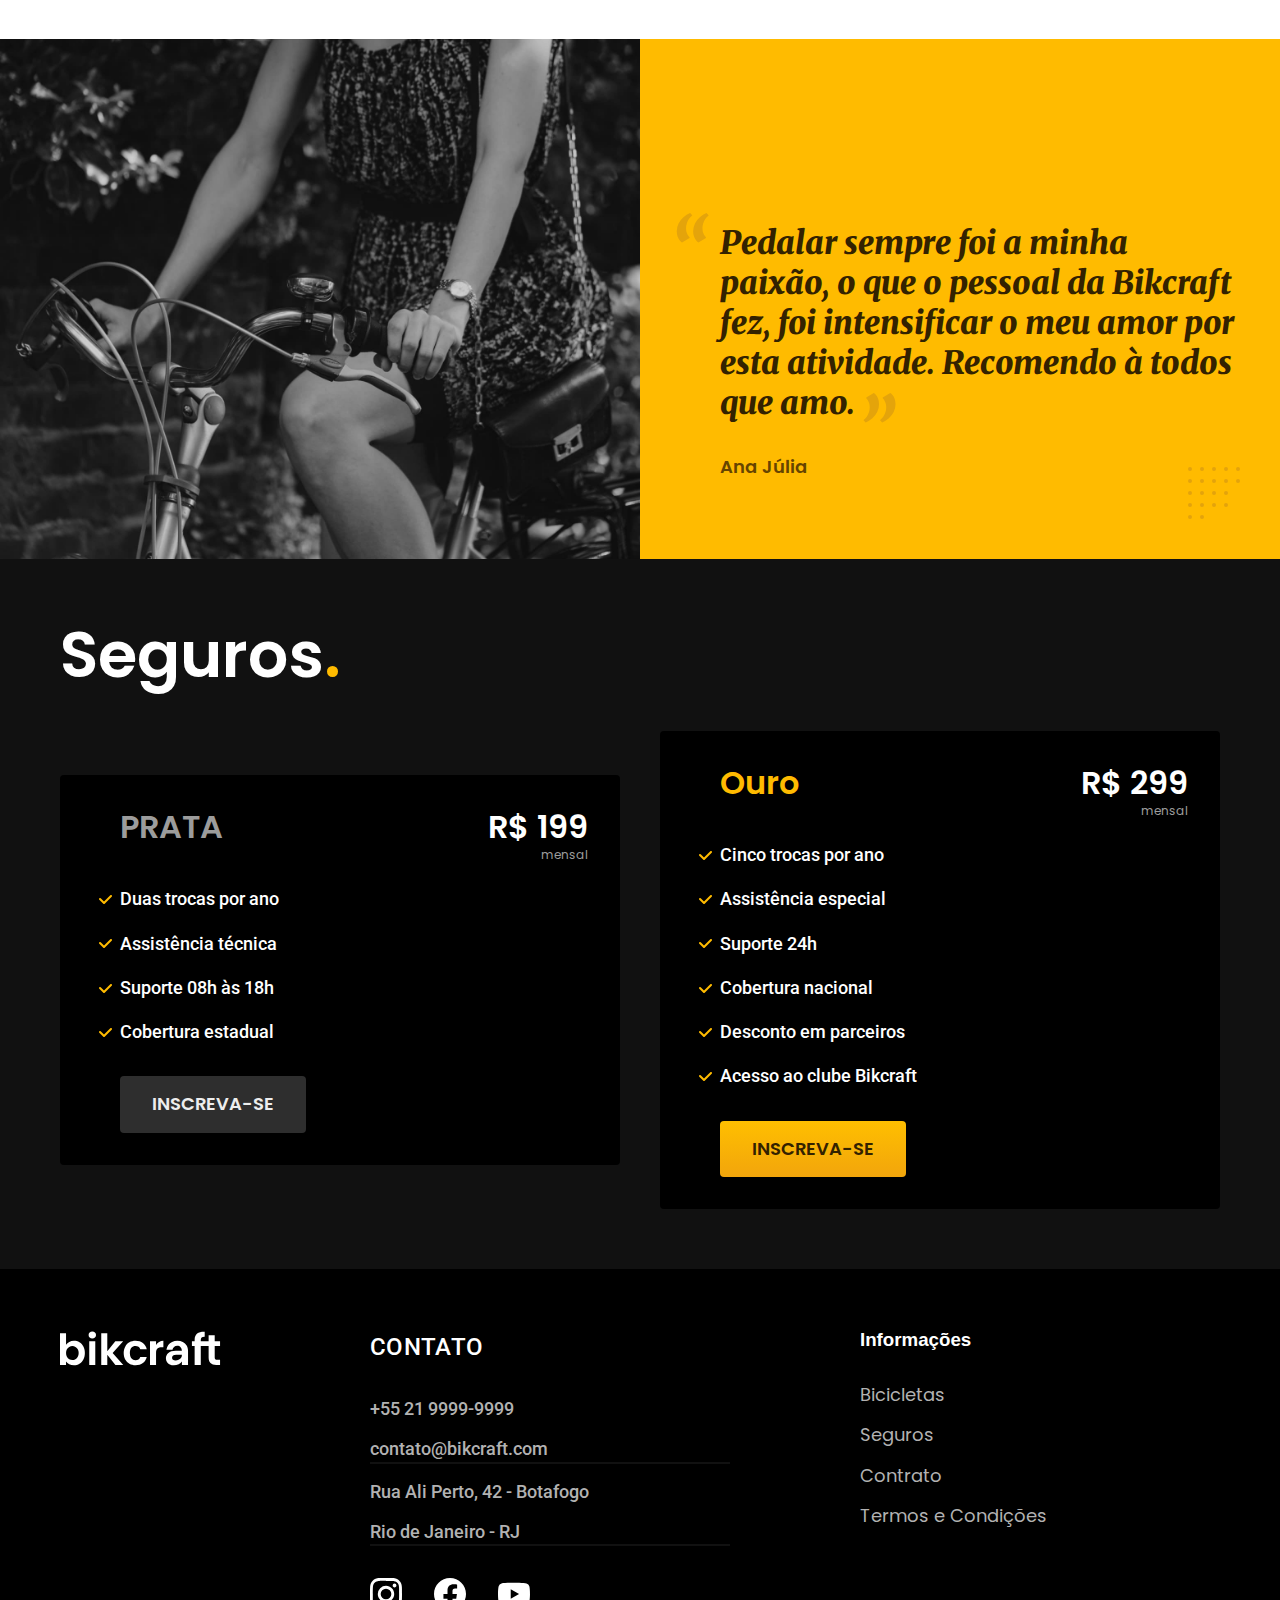
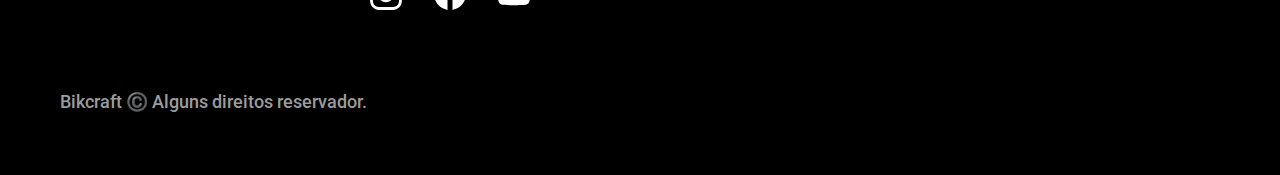
==== commit ff39eac6: "otimizar-producao" ====
--- a/index.html
+++ b/index.html
@@ -1,5 +1,5 @@
 <!DOCTYPE html>
-<html lang="pt-br">
+<html lang="pt-br" class="js">
 
 <head>
   <meta charset="UTF-8">
@@ -7,12 +7,16 @@
   <title>Bikcraft - Bicicletas Elétricas</title>
   <meta name="description" content="Bicicletas elétricas de alta precisão e qualidade, feitas sob medida para o cliente. Explore o mundo na sua velocidade com a Bikcraft.">
 
-  <link rel="preload" href="./css/style.css" as="style">
-  <link rel="stylesheet" href="./css/style.css">
+  <link rel="shortcut icon" href="./favicon.svg" type="image/x-icon">
+
+  <link rel="preload" href="./css/style.min.css" as="style">
+  <link rel="stylesheet" href="./css/style.min.css">
 
   <link rel="preconnect" href="https://fonts.googleapis.com">
   <link rel="preconnect" href="https://fonts.gstatic.com" crossorigin>
   <link href="https://fonts.googleapis.com/css2?family=Merriweather:ital,wght@1,900&family=Poppins:wght@400;600&family=Roboto:wght@400;500&display=swap" rel="stylesheet">
+
+  <script>document.documentElement.classList.add('js');</script>
 </head>
 
 <body>
@@ -34,11 +38,11 @@
   <main class="introducao-bg">
     <div class="introducao container">
       <div class="introducao-conteudo">
-        <h1 class="font-1-xxl cor-0">Bicicletas feitas sob medidas<span class="cor-p1">.</span></h1>
-        <p class="font-2-l cor-5">Bicicletas elétricas de alta precisão e qualidade, feitas sob medida para você. Explore o mundo na sua velocidade com a Bikcraft.</p>
-        <a class="botao" href=".bicicletas.html">Escolha a sua</a>
-      </div>
-      <picture>
+        <h1 class="font-1-xxl cor-0 fadeInDown" data-anime="200">Bicicletas feitas sob medidas<span class="cor-p1">.</span></h1>
+        <p class="font-2-l cor-5 fadeInDown" data-anime="400">Bicicletas elétricas de alta precisão e qualidade, feitas sob medida para você. Explore o mundo na sua velocidade com a Bikcraft.</p>
+        <a class="botao fadeInDown" data-anime="600" href="./bicicletas.html">Escolha a sua</a>
+      </div>
+      <picture class="fadeInDown" data-anime="800">
         <source media="(max-width: 800px)" srcset="./img/bicicletas/nimbus.jpg">
         <img src="./img/fotos/introducao.jpg" width="1280" height="1600" alt="Bicicleta elétrica preta.">
       </picture>
@@ -197,6 +201,9 @@
       <p class="footer-copy font-2-m cor-6">Bikcraft ©️ Alguns direitos reservador.</p>
     </div>
   </footer>
+
+  <script src="./js/plugins/simple-anime.js"></script>
+  <script src="./js/script.js"></script>
 </body>
 
 </html>--- a/css/style.min.css
+++ b/css/style.min.css
@@ -0,0 +1 @@
+.header-bg{background-color:var(--cor-12)}.header{display:flex;flex-wrap:wrap;gap:20px;justify-content:space-between;align-items:center;padding-top:20px;padding-bottom:20px}.header-menu{display:flex;flex-wrap:wrap;gap:40px}.header-menu a{display:inline-block;padding:16px 0;position:relative}.header-menu a:after{content:"";display:block;height:2px;width:0%;background:var(--cor-0);margin-top:4px;transition:.3s;position:absolute}.header-menu a.ativo::after,.header-menu a:hover:after{width:100%}@media (max-width:800px){.header-menu{gap:20px}.header-menu a{background:var(--cor-11);padding:12px 16px;border-radius:4px}.header-menu a:hover{background:var(--cor-10)}.header-menu a:after{display:none}}@media (max-width:600px){.header-menu{gap:12px}.header-menu a{padding:8px 12px;font-size:14px}}.font-1-xs{font:400 0.75rem/1.35 Poppins,sans-serif}.font-2-xs{font:400 0.875rem/1.43 Roboto,sans-serif}.font-1-s{font:400 1rem/1.5 Poppins,sans-serif}.font-2-s{font:400 1rem/1.5 Roboto,sans-serif}.font-1-m,.font-1-m-b{font:400 1.125rem/1.35 Poppins,sans-serif}.font-1-m-b{font-weight:600}.font-2-m{font:500 1.125rem/1.35 Roboto,sans-serif}.font-1-l{font:400 1.5rem/1.5 Poppins,sans-serif}.font-2-l,.font-2-l-b{font:400 1.5rem/1.5 Roboto,sans-serif}.font-2-l-b{font-weight:500;letter-spacing:.015em;text-transform:uppercase}.font-1-xl{font:600 2rem/1.25 Poppins,sans-serif}.font-2-xl{font:500 2rem/1.25 Roboto,sans-serif}.font-1-xxl{font:600 4rem/1.125 Poppins,sans-serif}@media (max-width:1200px){.font-1-xxl{font-size:3rem}.font-2-l,.font-2-l-b{font-size:1.125rem}}@media (max-width:800px){.font-1-xxl{font-size:2rem}.font-1-xl,.font-2-xl{font-size:1.5rem}}:root{--cor-0:#ffffff;--cor-1:#f7f7f7;--cor-2:#ededed;--cor-3:#dedede;--cor-4:#cccccc;--cor-5:#b2b2b2;--cor-6:#9c9c9c;--cor-7:#717171;--cor-8:#595959;--cor-9:#404040;--cor-10:#2e2e2e;--cor-11:#111111;--cor-12:#000000;--cor-p1:#ffbb00;--cor-p2:#e4a40b;--cor-p3:#a66f00;--cor-p4:#664400;--cor-p5:#332200}.cor-0{color:var(--cor-0)}.cor-1{color:var(--cor-1)}.cor-2{color:var(--cor-2)}.cor-3{color:var(--cor-3)}.cor-4{color:var(--cor-4)}.cor-5{color:var(--cor-5)}.cor-6{color:var(--cor-6)}.cor-7{color:var(--cor-7)}.cor-8{color:var(--cor-8)}.cor-9{color:var(--cor-9)}.cor-10{color:var(--cor-10)}.cor-11{color:var(--cor-11)}.cor-12{color:var(--cor-12)}.cor-p1{color:var(--cor-p1)}.cor-p2{color:var(--cor-p2)}.cor-p3{color:var(--cor-p3)}.cor-p4{color:var(--cor-p4)}.cor-p5{color:var(--cor-p5)}.js .fadeInDown{transform:translate3d(0,-20px,0)}.js .fadeInUp{transform:translate3d(0,20px,0)}.js .fadeInRight{transform:translate3d(20px,0,0)}.js .fadeInLeft{transform:translate3d(-20px,0,0)}.js [data-anime]{opacity:0}.js .anime{opacity:1;transform:none;transition:transform .8s,opacity .8s}body{margin:0;font-family:Arial,Helvetica,sans-serif;color:#111}blockquote,dd,footer,h1,h2,h3,h4,p,ul{margin:0}ul{margin:0;padding:0;list-style:none}a{text-decoration:none;color:inherit}img{max-width:100%;height:auto;display:block}img[src$=".jpg"]{border-radius:4px}.footer-bg{background-color:var(--cor-12)}.footer.container{display:grid;grid-template-columns:3fr 5fr 4fr;gap:40px;padding-top:60px;padding-bottom:60px}.footer h3{margin-bottom:32px}.footer-contato ul{margin-bottom:32px}.footer-contato li:nth-child(2n):after{content:"";display:block;max-width:360px;height:2px;background:var(--cor-11)}.footer li{margin-bottom:16px}.footer-redes{display:flex;gap:32px}.footer a:hover{color:var(--cor-0)}.footer-copy{grid-column:1/-1;margin-top:40px}@media (max-width:800px){.footer>img{display:none}.footer.container{grid-template-columns:1fr 1fr}}@media (max-width:600px){.footer.container{grid-template-columns:1fr;gap:60px}.footer-copy{margin-top:0}}.container{box-sizing:border-box;padding:0 20px;max-width:1200px;margin:0 auto}.botao{display:inline-block;padding:16px 32px;background:linear-gradient(#ffbf00,#f2a50c);border-radius:4px;box-shadow:0 1px 2px rgba(0,0,0,.1);text-transform:uppercase;color:var(--cor-p5);font:600 1.125rem/1.35 Poppins,sans-serif;max-width:max-content;border:none;cursor:pointer}.botao:hover{background:linear-gradient(#ffb60d,#e59317)}.botao.secundario{background:var(--cor-10);color:var(--cor-2)}.botao.secundario:hover{background:var(--cor-9)}.botao.seta{display:flex;align-items:center}.botao.seta::after{content:"";display:inline-block;width:18px;height:10px;margin-left:12px;background:url("../img/icones/seta.svg");transition:transform .2s}.botao.seta:hover::after{transform:translateX(4px)}@media (max-width:600px){.botao{padding:12px 16px;font-size:1rem}}.link{display:inline-block;color:var(--cor-p1);font:500 1.5rem/1.5 Poppins,sans-serif;text-transform:uppercase}.link::after{content:"";display:block;width:100%;height:4px;background-color:currentColor}.link:hover{color:var(--cor-0)}.titulo-bg{padding-top:60px;padding-bottom:60px;background-color:var(--cor-11)}.titulo{background:url(../img/dec/top-right.svg) no-repeat top right 20px}.titulo p{margin-bottom:4px}@media (max-width:800px){.titulo-bg{padding-top:40px;padding-bottom:40px}.titulo p{font-size:1rem;text-transform:lowercase;font-weight:400}}.form{display:grid;grid-template-columns:1fr 1fr;gap:20px}.form label{display:block;font:400 1rem/1.5 Poppins,sans-serif;margin-bottom:4px}.form .col-2{grid-column:span 2}.form input[type=email],.form input[type=text],.form textarea{font:400 1rem/1.5 Roboto,sans-serif;background:var(--cor-1);border:1px solid var(--cor-2);padding:12px;border-radius:4px;width:100%;box-sizing:border-box}.form input[type=email]:focus,.form input[type=text]:focus,.form textarea:focus{outline:0;border-color:var(--cor-p1);background:var(--cor-0);box-shadow:0 0 0 2px var(#fea)}@media (max-width:600px){.form{grid-template-columns:1fr}.form .col-2{grid-column:1}}.introducao-bg{background:var(--cor-12) url(../img/dec/bottom-left.svg) no-repeat bottom 160px left 20px;box-shadow:inset 0 -120px var(--cor-0)}.introducao{display:grid;grid-template-columns:1fr 1fr;gap:0 40px}.introducao-conteudo{align-self:end;padding-bottom:200px}.introducao img{width:100%;height:100%;object-fit:cover;border-radius:4px}.introducao h1{margin-bottom:32px}.introducao p{margin-bottom:20px}@media (max-width:800px){.introducao-bg{background:var(--cor-11);padding-top:40px;box-shadow:inset 0 -60px #fff}.introducao{grid-template-columns:1fr;gap:32px}.introducao-conteudo{padding-bottom:0}.introducao h1{margin-bottom:16px}.introducao img{height:300px;width:100%}}.tecnologia-bg{background-color:var(--cor-11);box-shadow:inset 0 80px var(--cor-0),inset 0 -80px var(--cor-0)}.tecnologia{display:grid;grid-template-columns:1fr 1fr;gap:40px}.tecnologia-imagem img{width:100%;height:100%;object-fit:cover;object-position:left}.tecnologia-conteudo{padding-top:160px;padding-bottom:160px}.tecnologia-conteudo>span{display:block;margin-bottom:20px}.tecnologia-conteudo h2{margin-bottom:32px}.tecnologia-conteudo>p{margin-bottom:20px}.tecnologia-conteudo a{margin-bottom:80px}.tecnologia-vantagens{display:flex;gap:40px}.tecnologia-vantagens h3{margin-bottom:8px;width:max-content}.tecnologia-vantagens img{width:24px;margin-bottom:8px}@media (max-width:800px){.tecnologia-bg{box-shadow:initial}.tecnologia{grid-template-columns:1fr}.tecnologia-conteudo{padding-top:60px;padding-bottom:60px}.tecnologia-imagem{display:none}.tecnologia a{margin-bottom:60px}}@media (max-width:600px){.tecnologia-vantagens{flex-direction:column}}.parceiros{padding-top:60px;padding-bottom:120px}.parceiros h2{margin-bottom:60px}.parceiros ul{padding:0 20px;max-width:1400px;display:grid;grid-template-columns:repeat(4,1fr);margin:0 auto}.parceiros li{display:flex;padding:32px;border-left:2px solid var(--cor-2)}.parceiros img{margin:auto}.parceiros li:first-child,.parceiros li:nth-child(5){border-left:none}.parceiros li:nth-child(n+5){border-top:2px solid var(--cor-2)}@media (max-width:800px){.parceiros{padding-bottom:60px}.parceiros li{display:flex;padding:20px}.parceiros h2{margin-bottom:20px}.parceiros ul{grid-template-columns:repeat(2,1fr)}.parceiros li:nth-child(n+3){border-top:2px solid var(--cor-2)}.parceiros li:nth-child(odd){border-left:none}}.depoimento{display:grid;grid-template-columns:1fr 1fr;background-color:var(--cor-p1);overflow:hidden}.depoimento img{width:100%;height:100%;object-fit:cover;border-radius:0}.depoimento-conteudo{padding:40px 40px 80px 80px;align-self:end;background:url(../img/dec/bottom-right-p.svg) no-repeat bottom 40px right 40px}.depoimento-conteudo p{font-family:Merriweather,serif;font-style:italic;font-weight:900;margin-bottom:32px;max-width:32ch;position:relative}.depoimento p::after,.depoimento p::before{font-size:5rem;color:var(--cor-p2);position:absolute}.depoimento p::before{content:"“";left:-50px;top:-20px}.depoimento p::after{content:"”"}@media (min-width:1200px){.depoimento img{max-height:520px}}@media (max-width:800px){.depoimento{grid-template-columns:1fr;text-align:center}.depoimento img{max-height:200px}.depoimento-conteudo{padding:40px 20px;justify-self:center}}.bicicletas-lista{padding-top:60px;padding-bottom:120px}.bicicletas-lista h2{margin-bottom:40px}.bicicletas-lista ul{display:flex;gap:40px;padding:0 20px 20px 20px;max-width:1400px;margin:0 auto;overflow-x:auto}#bicicleta .bicicletas-lista ul{padding:0 0 20px 0}.bicicletas-lista li{flex:1;min-width:280px}.bicicletas-lista a{display:block}.bicicletas-lista img{margin-bottom:16px}.bicicletas-lista h3{margin-bottom:8px;display:flex;align-items:center}.bicicletas-lista h3::before{content:"";display:inline-block;height:8px;width:12px;margin-right:8px;background-color:var(--cor-p1)}.bicicletas-lista a:hover h3::before{width:24px;transition:width .2s}.bicicletas-lista li span{margin-left:20px}@media (max-width:800px){.bicicletas-lista{padding-bottom:60px}.bicicletas-lista ul{gap:20px}}.bicicletas-bg{background:linear-gradient(to right,var(--cor-0) 30%,var(--cor-11) 0)}.bicicletas{display:grid;grid-template-columns:1fr 1fr;gap:40px;padding-top:60px;padding-bottom:60px;background:url(../img/dec/top-right.svg) no-repeat top 40px right 20px}.bicicletas-imagem{display:grid}.bicicletas-imagem img{grid-area:1/1}.bicicletas-imagem span{grid-area:1/1;place-self:start end;margin-top:20px;background:var(--cor-12);color:var(--cor-0);display:inline-block;padding:8px 16px 8px 8px;border-radius:4px 0 0 4px}.bicicletas-conteudo{display:grid;grid-template-columns:1fr auto;align-content:start}.bicicletas h2,.bicicletas p{grid-column:1/-1}.bicicletas h2{margin-bottom:20px}.bicicletas h2::before{content:"";display:block;width:12px;height:8px;background-color:var(--cor-p1);margin-bottom:8px}.bicicletas p{margin-bottom:32px}.bicicletas a{place-self:end}.bicicletas ul{display:grid;grid-template-columns:1fr}.bicicletas li{display:flex}.bicicletas li+li{margin-top:16px}.bicicletas-conteudo img{width:24px;height:24px;margin-right:8px}@media (max-width:800px){.bicicletas-bg{background:var(--cor-11)}.bicicletas{grid-template-columns:1fr;gap:20px;padding-top:40px;padding-bottom:40px}}@media (max-width:600px){.bicicletas-conteudo{grid-template-columns:1fr}.bicicletas ul{font-size:1rem;margin-bottom:32px;grid-template-columns:1fr 1fr}.bicicletas a{place-self:start}.bicicletas li+li{margin-top:0}.bicicletas li:nth-child(3),.bicicletas li:nth-child(4){margin-top:20px}}.bicicleta{display:grid;grid-template-columns:1fr 1fr;align-items:start;gap:40px;padding-top:60px;padding-bottom:60px}#bicicleta .titulo p{text-transform:uppercase}.bicicleta-imagens{display:flex;flex-wrap:wrap;gap:20px}.bicicleta-imagens img{flex:1;min-width:200px}.bicicleta-imagens img:first-child{min-width:100%}.bicicleta-conteudo>p{margin-bottom:32px}.bicicleta-comprar{display:grid;grid-template-columns:max-content auto;align-items:center;justify-items:start;gap:8px 12px;margin-bottom:40px}.bicicleta-comprar a{grid-row:span 2}.bicicleta-comprar span{display:flex;align-items:center;background-color:var(--cor-12);gap:8px;padding:4px 8px;border-radius:4px}.bicicleta-conteudo h2{text-transform:uppercase;letter-spacing:.015em;margin-bottom:12px}.bicicleta-ficha,.bicicleta-informacoes{padding:32px;background-color:var(--cor-12);border-radius:4px}.bicicleta-informacoes{margin-bottom:40px;display:grid;grid-template-columns:1fr 1fr;gap:32px}.bicicleta-informacoes img{width:24px;margin-bottom:8px}.bicicleta-informacoes h3{margin-bottom:8px}.bicicleta-ficha li{padding:4px 0;display:flex;justify-content:space-between;border-bottom:1px solid var(--cor-11)}.bicicleta-ficha li:last-child{border-bottom:none}.bicicleta-ficha span{color:var(--cor-6)}@media (max-width:800px){.bicicleta{grid-template-columns:1fr;padding-top:40px;padding-bottom:40px}.bicicleta-imagens{grid-row:2}}@media (max-width:400px){.bicicleta-informacoes{grid-template-columns:1fr}.bicicleta-comprar{grid-template-columns:1fr}.bicicleta-comprar a{margin-bottom:10px}}.seguro-bg{background-color:var(--cor-11);box-shadow:inset 0 120px var(--cor-0),inset 0 -120px var(--cor-12)}.seguro{display:grid;grid-template-columns:1fr 1fr;gap:40px}.seguro-imagem img{width:100%;height:100%;object-fit:cover}.seguro-conteudo{padding-top:180px;padding-bottom:180px}.seguro h2{margin-bottom:32px}.seguro p{margin-bottom:20px}@media (max-width:800px){.seguro-bg{box-shadow:inset 0 -60px var(--cor-12)}.seguro{grid-template-columns:1fr}.seguro-imagem{height:300px}.seguro-conteudo{grid-row:1;padding-top:40px;padding-bottom:0}}.seguros-bg{background:var(--cor-11)}.seguros{padding-top:60px;padding-bottom:60px;display:grid;grid-template-columns:1fr 1fr;gap:40px;align-items:center}#seguros .seguros{padding-top:0}.seguros h2{grid-column:1/-1}.seguros-item{background-color:var(--cor-12);padding:32px 32px 32px 60px;display:grid;grid-template-columns:1fr auto;border-radius:4px}.seguros-item h3{margin-bottom:40px}.seguros-item span{grid-column:2;display:block;text-align:right}.seguros-item ul{grid-column:1/-1;margin-bottom:32px}.seguros-item li{display:flex;align-items:center;position:relative}.seguros-item li+li{margin-top:20px}.seguros-item li::before{content:"";display:block;width:13px;height:9px;background-image:url("../img/icones/lista.svg");position:absolute;left:-21px}.seguros-item a{grid-column:1/-1}@media (max-width:800px){.seguros{grid-template-columns:1fr}}.vantagens-bg{background-color:var(--cor-12)}.vantagens{padding-top:120px;padding-bottom:120px}.vantagens h2{margin-bottom:60px}.vantagens ul{display:grid;grid-template-columns:repeat(auto-fit,minmax(280px,max-content));gap:40px 80px}.vantagens h3,.vantagens img{margin-bottom:8px}@media (max-width:800px){.vantagens{padding-top:60px;padding-bottom:60px}.vantagens h2{margin-bottom:40px}.vantagens ul{gap:20px}}.perguntas{padding-top:120px;padding-bottom:120px}.perguntas h2{margin-bottom:60px}.perguntas dl>div{padding:20px}.perguntas dl>div:nth-child(odd){background-color:var(--cor-1)}.perguntas button{display:grid;grid-template-columns:auto 1fr auto;align-items:center;gap:8px;cursor:pointer;border:none;background:0 0;width:100%;text-align:left}.perguntas button::before{content:"";display:inline-block;width:12px;height:8px;background-color:var(--cor-p1)}.perguntas button::after{content:"";display:inline-block;width:14px;height:6px;background:url(../img/icones/seta-abrir.svg);transition:.3s}.perguntas button:hover::after,.perguntas button[aria-expanded=true]::after{transform:rotate(180deg)}.js .perguntas dd{display:none}.js .perguntas dd.ativa{display:block}.perguntas dd{padding-left:20px;padding-top:16px;max-width:80ch}@media (max-width:800px){.perguntas{padding-top:60px;padding-bottom:60px}.perguntas h2{margin-bottom:40px}}#contato{background:linear-gradient(var(--cor-11) 650px,var(--cor-1) 0)}.contato{display:grid;grid-template-columns:5fr 7fr}.contato-dados,.contato-formulario{padding:60px;box-shadow:0 1px 2px rgba(0,0,0,.1)}.contato-dados{border-radius:5px 0 0 5px;background:var(--cor-12) url(../img/dec/bottom-left.svg) no-repeat bottom 20px left 20px}.contato-formulario{border-radius:0 5px 5px 0;background:var(--cor-0) url(../img/dec/bottom-right.svg) no-repeat bottom 20px right 20px}.contato-dados h2{margin-bottom:60px}.contato-endereco{margin-bottom:32px;padding-left:28px;background:url(../img/icones/local.svg) no-repeat 0 2px}.contato-dados p{margin-bottom:8px}.contato-meios a{display:block;max-width:max-content;margin-bottom:8px;padding-left:28px}.contato-meios a:hover{color:var(--cor-0)}.contato-meios a:first-child{background:url(../img/icones/email.svg) no-repeat 0 2px}.contato-meios a:nth-child(2){margin-bottom:32px}.contato-meios a:nth-child(3){background:url(../img/icones/telefone.svg) no-repeat 0 2px;margin-bottom:60px}.contato-redes{display:flex;gap:32px;padding-left:28px}@media (max-width:800px){.contato{grid-template-columns:1fr}.contato-dados,.contato-formulario{padding:20px}.contato-dados{border-radius:5px 5px 0 0;background:var(--cor-12)}.contato-formulario{border-radius:0 0 5px 5px}.contato-dados h2,.contato-meios a:nth-child(3){margin-bottom:32px}.contato-redes{margin-bottom:12px}}.lojas{display:grid;grid-template-columns:1fr 1fr;gap:0 40px;padding-top:120px;padding-bottom:120px}.lojas h2{grid-column:1/-1;margin-bottom:60px}.lojas img{border-radius:4px 4px 0 0}.lojas-item{border-radius:4px;background:var(--cor-0);box-shadow:0 1px 2px rgba(0,0,0,.1)}.lojas-conteudo{display:grid;grid-template-columns:1fr 1fr;gap:32px 16px;padding:32px}.lojas-conteudo h3,.lojas-tempo{grid-column:1/-1}.lojas-dados{display:grid;gap:8px;border-left:2px solid var(--cor-2);padding-left:12px}.lojas-tempo{display:flex;align-items:center;gap:8px}@media (max-width:800px){.lojas{gap:20px;padding-top:60px;padding-bottom:60px}.lojas h2{margin-bottom:32px}.lojas-conteudo{grid-template-columns:1fr}}@media (max-width:600px){.lojas{grid-template-columns:1fr}}#orcamento{background:linear-gradient(var(--cor-11) 650px,var(--cor-1) 0)}.orcamento{display:grid;grid-template-columns:5fr 7fr;padding-bottom:120px}.orcamento h2{text-transform:uppercase;position:relative;display:flex;align-items:center}.orcamento h2::before{content:"";display:inline-block;width:4px;height:8px;background-color:var(--cor-p1);position:absolute;left:-12px}.orcamento-dados,.orcamento-produto{padding:60px;box-shadow:0 1px 2px rgb(0,0,0,.1)}.orcamento-produto{border-radius:5px 0 0 5px;background:var(--cor-12) url(../img/dec/bottom-left.svg) no-repeat bottom 20px left 20px;display:grid;grid-template-columns:1fr 1fr;gap:20px;align-content:start}.orcamento-produto>*{grid-column:1/-1}.orcamento-produto>label{grid-column:initial}.orcamento-produto label{font:400 1rem/1.5 Poppins,sans-serif;color:var(--cor-4);background-color:var(--cor-10);padding:12px 16px;border-radius:4px;cursor:pointer;display:grid;grid-template-columns:auto 1fr auto;align-items:center;border:1px solid var(--cor-10)}.orcamento-produto input:checked+label{background:var(--cor-0);color:var(--cor-11)}.orcamento-produto label::before{content:"";display:inline-block;box-sizing:border-box;width:12px;height:12px;border:1px solid var(--cor-6);border-radius:50%;margin-right:8px}.orcamento-produto input:checked+label::before{border-color:var(--cor-7);box-shadow:inset 0 0 0 3px var(--cor-0),inset 0 0 0 6px var(--cor-7)}.orcamento-produto label:hover{background-color:var(--cor-9);border-color:var(--cor-9)}.orcamento-produto input:focus+label{box-shadow:0 0 0 2px var(--cor-p1);border-color:1px solid var(--cor-12)}.orcamento-produto label span{display:none}.orcamento-produto input:checked+label span{display:inline-block}.orcamento-produto input{opacity:0;position:absolute;pointer-events:none}.orcamento-dados{border-radius:0 5px 5px 0;background:var(--cor-0) url(../img/dec/bottom-right.svg) no-repeat bottom 20px right 20px}.orcamento-conteudo{display:none}.orcamento-conteudo h2,.orcamento-dados h2:nth-of-type(n+2){margin-top:20px}#bikcraft:checked~#orcamento-bikcraft,#seguro:checked~#orcamento-seguro{display:grid;gap:20px}.orcamento-detalhes{display:none;background:var(--cor-0);padding:20px;grid-template-columns:1fr 1fr;border-radius:4px;align-items:center}.orcamento-detalhes li{display:flex;align-items:center;margin-bottom:8px}.orcamento-detalhes li img{width:16px;margin-right:8px}.orcamento-produto input:checked+label+.orcamento-detalhes{display:grid}@media (max-width:1200px){.orcamento-dados,.orcamento-produto{padding:32px}}@media (max-width:800px){.orcamento{grid-template-columns:1fr}.orcamento-produto{border-radius:5px 5px 0 0;background:var(--cor-12)}.orcamento-dados{border-radius:0 0 5px 5px}@media (max-width:400px){.orcamento-produto{grid-template-columns:1fr}}}.termos{padding-top:80px;padding-bottom:80px}.termos h2{font-weight:600;margin-bottom:20px}.termos p+h2{margin-top:40px}.termos p{max-width:75ch;margin-bottom:24px}--- a/css/style.min.css
+++ b/css/style.min.css
@@ -0,0 +1 @@
+.header-bg{background-color:var(--cor-12)}.header{display:flex;flex-wrap:wrap;gap:20px;justify-content:space-between;align-items:center;padding-top:20px;padding-bottom:20px}.header-menu{display:flex;flex-wrap:wrap;gap:40px}.header-menu a{display:inline-block;padding:16px 0;position:relative}.header-menu a:after{content:"";display:block;height:2px;width:0%;background:var(--cor-0);margin-top:4px;transition:.3s;position:absolute}.header-menu a.ativo::after,.header-menu a:hover:after{width:100%}@media (max-width:800px){.header-menu{gap:20px}.header-menu a{background:var(--cor-11);padding:12px 16px;border-radius:4px}.header-menu a:hover{background:var(--cor-10)}.header-menu a:after{display:none}}@media (max-width:600px){.header-menu{gap:12px}.header-menu a{padding:8px 12px;font-size:14px}}.font-1-xs{font:400 0.75rem/1.35 Poppins,sans-serif}.font-2-xs{font:400 0.875rem/1.43 Roboto,sans-serif}.font-1-s{font:400 1rem/1.5 Poppins,sans-serif}.font-2-s{font:400 1rem/1.5 Roboto,sans-serif}.font-1-m,.font-1-m-b{font:400 1.125rem/1.35 Poppins,sans-serif}.font-1-m-b{font-weight:600}.font-2-m{font:500 1.125rem/1.35 Roboto,sans-serif}.font-1-l{font:400 1.5rem/1.5 Poppins,sans-serif}.font-2-l,.font-2-l-b{font:400 1.5rem/1.5 Roboto,sans-serif}.font-2-l-b{font-weight:500;letter-spacing:.015em;text-transform:uppercase}.font-1-xl{font:600 2rem/1.25 Poppins,sans-serif}.font-2-xl{font:500 2rem/1.25 Roboto,sans-serif}.font-1-xxl{font:600 4rem/1.125 Poppins,sans-serif}@media (max-width:1200px){.font-1-xxl{font-size:3rem}.font-2-l,.font-2-l-b{font-size:1.125rem}}@media (max-width:800px){.font-1-xxl{font-size:2rem}.font-1-xl,.font-2-xl{font-size:1.5rem}}:root{--cor-0:#ffffff;--cor-1:#f7f7f7;--cor-2:#ededed;--cor-3:#dedede;--cor-4:#cccccc;--cor-5:#b2b2b2;--cor-6:#9c9c9c;--cor-7:#717171;--cor-8:#595959;--cor-9:#404040;--cor-10:#2e2e2e;--cor-11:#111111;--cor-12:#000000;--cor-p1:#ffbb00;--cor-p2:#e4a40b;--cor-p3:#a66f00;--cor-p4:#664400;--cor-p5:#332200}.cor-0{color:var(--cor-0)}.cor-1{color:var(--cor-1)}.cor-2{color:var(--cor-2)}.cor-3{color:var(--cor-3)}.cor-4{color:var(--cor-4)}.cor-5{color:var(--cor-5)}.cor-6{color:var(--cor-6)}.cor-7{color:var(--cor-7)}.cor-8{color:var(--cor-8)}.cor-9{color:var(--cor-9)}.cor-10{color:var(--cor-10)}.cor-11{color:var(--cor-11)}.cor-12{color:var(--cor-12)}.cor-p1{color:var(--cor-p1)}.cor-p2{color:var(--cor-p2)}.cor-p3{color:var(--cor-p3)}.cor-p4{color:var(--cor-p4)}.cor-p5{color:var(--cor-p5)}.js .fadeInDown{transform:translate3d(0,-20px,0)}.js .fadeInUp{transform:translate3d(0,20px,0)}.js .fadeInRight{transform:translate3d(20px,0,0)}.js .fadeInLeft{transform:translate3d(-20px,0,0)}.js [data-anime]{opacity:0}.js .anime{opacity:1;transform:none;transition:transform .8s,opacity .8s}body{margin:0;font-family:Arial,Helvetica,sans-serif;color:#111}blockquote,dd,footer,h1,h2,h3,h4,p,ul{margin:0}ul{margin:0;padding:0;list-style:none}a{text-decoration:none;color:inherit}img{max-width:100%;height:auto;display:block}img[src$=".jpg"]{border-radius:4px}.footer-bg{background-color:var(--cor-12)}.footer.container{display:grid;grid-template-columns:3fr 5fr 4fr;gap:40px;padding-top:60px;padding-bottom:60px}.footer h3{margin-bottom:32px}.footer-contato ul{margin-bottom:32px}.footer-contato li:nth-child(2n):after{content:"";display:block;max-width:360px;height:2px;background:var(--cor-11)}.footer li{margin-bottom:16px}.footer-redes{display:flex;gap:32px}.footer a:hover{color:var(--cor-0)}.footer-copy{grid-column:1/-1;margin-top:40px}@media (max-width:800px){.footer>img{display:none}.footer.container{grid-template-columns:1fr 1fr}}@media (max-width:600px){.footer.container{grid-template-columns:1fr;gap:60px}.footer-copy{margin-top:0}}.container{box-sizing:border-box;padding:0 20px;max-width:1200px;margin:0 auto}.botao{display:inline-block;padding:16px 32px;background:linear-gradient(#ffbf00,#f2a50c);border-radius:4px;box-shadow:0 1px 2px rgba(0,0,0,.1);text-transform:uppercase;color:var(--cor-p5);font:600 1.125rem/1.35 Poppins,sans-serif;max-width:max-content;border:none;cursor:pointer}.botao:hover{background:linear-gradient(#ffb60d,#e59317)}.botao.secundario{background:var(--cor-10);color:var(--cor-2)}.botao.secundario:hover{background:var(--cor-9)}.botao.seta{display:flex;align-items:center}.botao.seta::after{content:"";display:inline-block;width:18px;height:10px;margin-left:12px;background:url("../img/icones/seta.svg");transition:transform .2s}.botao.seta:hover::after{transform:translateX(4px)}@media (max-width:600px){.botao{padding:12px 16px;font-size:1rem}}.link{display:inline-block;color:var(--cor-p1);font:500 1.5rem/1.5 Poppins,sans-serif;text-transform:uppercase}.link::after{content:"";display:block;width:100%;height:4px;background-color:currentColor}.link:hover{color:var(--cor-0)}.titulo-bg{padding-top:60px;padding-bottom:60px;background-color:var(--cor-11)}.titulo{background:url(../img/dec/top-right.svg) no-repeat top right 20px}.titulo p{margin-bottom:4px}@media (max-width:800px){.titulo-bg{padding-top:40px;padding-bottom:40px}.titulo p{font-size:1rem;text-transform:lowercase;font-weight:400}}.form{display:grid;grid-template-columns:1fr 1fr;gap:20px}.form label{display:block;font:400 1rem/1.5 Poppins,sans-serif;margin-bottom:4px}.form .col-2{grid-column:span 2}.form input[type=email],.form input[type=text],.form textarea{font:400 1rem/1.5 Roboto,sans-serif;background:var(--cor-1);border:1px solid var(--cor-2);padding:12px;border-radius:4px;width:100%;box-sizing:border-box}.form input[type=email]:focus,.form input[type=text]:focus,.form textarea:focus{outline:0;border-color:var(--cor-p1);background:var(--cor-0);box-shadow:0 0 0 2px var(#fea)}@media (max-width:600px){.form{grid-template-columns:1fr}.form .col-2{grid-column:1}}.introducao-bg{background:var(--cor-12) url(../img/dec/bottom-left.svg) no-repeat bottom 160px left 20px;box-shadow:inset 0 -120px var(--cor-0)}.introducao{display:grid;grid-template-columns:1fr 1fr;gap:0 40px}.introducao-conteudo{align-self:end;padding-bottom:200px}.introducao img{width:100%;height:100%;object-fit:cover;border-radius:4px}.introducao h1{margin-bottom:32px}.introducao p{margin-bottom:20px}@media (max-width:800px){.introducao-bg{background:var(--cor-11);padding-top:40px;box-shadow:inset 0 -60px #fff}.introducao{grid-template-columns:1fr;gap:32px}.introducao-conteudo{padding-bottom:0}.introducao h1{margin-bottom:16px}.introducao img{height:300px;width:100%}}.tecnologia-bg{background-color:var(--cor-11);box-shadow:inset 0 80px var(--cor-0),inset 0 -80px var(--cor-0)}.tecnologia{display:grid;grid-template-columns:1fr 1fr;gap:40px}.tecnologia-imagem img{width:100%;height:100%;object-fit:cover;object-position:left}.tecnologia-conteudo{padding-top:160px;padding-bottom:160px}.tecnologia-conteudo>span{display:block;margin-bottom:20px}.tecnologia-conteudo h2{margin-bottom:32px}.tecnologia-conteudo>p{margin-bottom:20px}.tecnologia-conteudo a{margin-bottom:80px}.tecnologia-vantagens{display:flex;gap:40px}.tecnologia-vantagens h3{margin-bottom:8px;width:max-content}.tecnologia-vantagens img{width:24px;margin-bottom:8px}@media (max-width:800px){.tecnologia-bg{box-shadow:initial}.tecnologia{grid-template-columns:1fr}.tecnologia-conteudo{padding-top:60px;padding-bottom:60px}.tecnologia-imagem{display:none}.tecnologia a{margin-bottom:60px}}@media (max-width:600px){.tecnologia-vantagens{flex-direction:column}}.parceiros{padding-top:60px;padding-bottom:120px}.parceiros h2{margin-bottom:60px}.parceiros ul{padding:0 20px;max-width:1400px;display:grid;grid-template-columns:repeat(4,1fr);margin:0 auto}.parceiros li{display:flex;padding:32px;border-left:2px solid var(--cor-2)}.parceiros img{margin:auto}.parceiros li:first-child,.parceiros li:nth-child(5){border-left:none}.parceiros li:nth-child(n+5){border-top:2px solid var(--cor-2)}@media (max-width:800px){.parceiros{padding-bottom:60px}.parceiros li{display:flex;padding:20px}.parceiros h2{margin-bottom:20px}.parceiros ul{grid-template-columns:repeat(2,1fr)}.parceiros li:nth-child(n+3){border-top:2px solid var(--cor-2)}.parceiros li:nth-child(odd){border-left:none}}.depoimento{display:grid;grid-template-columns:1fr 1fr;background-color:var(--cor-p1);overflow:hidden}.depoimento img{width:100%;height:100%;object-fit:cover;border-radius:0}.depoimento-conteudo{padding:40px 40px 80px 80px;align-self:end;background:url(../img/dec/bottom-right-p.svg) no-repeat bottom 40px right 40px}.depoimento-conteudo p{font-family:Merriweather,serif;font-style:italic;font-weight:900;margin-bottom:32px;max-width:32ch;position:relative}.depoimento p::after,.depoimento p::before{font-size:5rem;color:var(--cor-p2);position:absolute}.depoimento p::before{content:"“";left:-50px;top:-20px}.depoimento p::after{content:"”"}@media (min-width:1200px){.depoimento img{max-height:520px}}@media (max-width:800px){.depoimento{grid-template-columns:1fr;text-align:center}.depoimento img{max-height:200px}.depoimento-conteudo{padding:40px 20px;justify-self:center}}.bicicletas-lista{padding-top:60px;padding-bottom:120px}.bicicletas-lista h2{margin-bottom:40px}.bicicletas-lista ul{display:flex;gap:40px;padding:0 20px 20px 20px;max-width:1400px;margin:0 auto;overflow-x:auto}#bicicleta .bicicletas-lista ul{padding:0 0 20px 0}.bicicletas-lista li{flex:1;min-width:280px}.bicicletas-lista a{display:block}.bicicletas-lista img{margin-bottom:16px}.bicicletas-lista h3{margin-bottom:8px;display:flex;align-items:center}.bicicletas-lista h3::before{content:"";display:inline-block;height:8px;width:12px;margin-right:8px;background-color:var(--cor-p1)}.bicicletas-lista a:hover h3::before{width:24px;transition:width .2s}.bicicletas-lista li span{margin-left:20px}@media (max-width:800px){.bicicletas-lista{padding-bottom:60px}.bicicletas-lista ul{gap:20px}}.bicicletas-bg{background:linear-gradient(to right,var(--cor-0) 30%,var(--cor-11) 0)}.bicicletas{display:grid;grid-template-columns:1fr 1fr;gap:40px;padding-top:60px;padding-bottom:60px;background:url(../img/dec/top-right.svg) no-repeat top 40px right 20px}.bicicletas-imagem{display:grid}.bicicletas-imagem img{grid-area:1/1}.bicicletas-imagem span{grid-area:1/1;place-self:start end;margin-top:20px;background:var(--cor-12);color:var(--cor-0);display:inline-block;padding:8px 16px 8px 8px;border-radius:4px 0 0 4px}.bicicletas-conteudo{display:grid;grid-template-columns:1fr auto;align-content:start}.bicicletas h2,.bicicletas p{grid-column:1/-1}.bicicletas h2{margin-bottom:20px}.bicicletas h2::before{content:"";display:block;width:12px;height:8px;background-color:var(--cor-p1);margin-bottom:8px}.bicicletas p{margin-bottom:32px}.bicicletas a{place-self:end}.bicicletas ul{display:grid;grid-template-columns:1fr}.bicicletas li{display:flex}.bicicletas li+li{margin-top:16px}.bicicletas-conteudo img{width:24px;height:24px;margin-right:8px}@media (max-width:800px){.bicicletas-bg{background:var(--cor-11)}.bicicletas{grid-template-columns:1fr;gap:20px;padding-top:40px;padding-bottom:40px}}@media (max-width:600px){.bicicletas-conteudo{grid-template-columns:1fr}.bicicletas ul{font-size:1rem;margin-bottom:32px;grid-template-columns:1fr 1fr}.bicicletas a{place-self:start}.bicicletas li+li{margin-top:0}.bicicletas li:nth-child(3),.bicicletas li:nth-child(4){margin-top:20px}}.bicicleta{display:grid;grid-template-columns:1fr 1fr;align-items:start;gap:40px;padding-top:60px;padding-bottom:60px}#bicicleta .titulo p{text-transform:uppercase}.bicicleta-imagens{display:flex;flex-wrap:wrap;gap:20px}.bicicleta-imagens img{flex:1;min-width:200px}.bicicleta-imagens img:first-child{min-width:100%}.bicicleta-conteudo>p{margin-bottom:32px}.bicicleta-comprar{display:grid;grid-template-columns:max-content auto;align-items:center;justify-items:start;gap:8px 12px;margin-bottom:40px}.bicicleta-comprar a{grid-row:span 2}.bicicleta-comprar span{display:flex;align-items:center;background-color:var(--cor-12);gap:8px;padding:4px 8px;border-radius:4px}.bicicleta-conteudo h2{text-transform:uppercase;letter-spacing:.015em;margin-bottom:12px}.bicicleta-ficha,.bicicleta-informacoes{padding:32px;background-color:var(--cor-12);border-radius:4px}.bicicleta-informacoes{margin-bottom:40px;display:grid;grid-template-columns:1fr 1fr;gap:32px}.bicicleta-informacoes img{width:24px;margin-bottom:8px}.bicicleta-informacoes h3{margin-bottom:8px}.bicicleta-ficha li{padding:4px 0;display:flex;justify-content:space-between;border-bottom:1px solid var(--cor-11)}.bicicleta-ficha li:last-child{border-bottom:none}.bicicleta-ficha span{color:var(--cor-6)}@media (max-width:800px){.bicicleta{grid-template-columns:1fr;padding-top:40px;padding-bottom:40px}.bicicleta-imagens{grid-row:2}}@media (max-width:400px){.bicicleta-informacoes{grid-template-columns:1fr}.bicicleta-comprar{grid-template-columns:1fr}.bicicleta-comprar a{margin-bottom:10px}}.seguro-bg{background-color:var(--cor-11);box-shadow:inset 0 120px var(--cor-0),inset 0 -120px var(--cor-12)}.seguro{display:grid;grid-template-columns:1fr 1fr;gap:40px}.seguro-imagem img{width:100%;height:100%;object-fit:cover}.seguro-conteudo{padding-top:180px;padding-bottom:180px}.seguro h2{margin-bottom:32px}.seguro p{margin-bottom:20px}@media (max-width:800px){.seguro-bg{box-shadow:inset 0 -60px var(--cor-12)}.seguro{grid-template-columns:1fr}.seguro-imagem{height:300px}.seguro-conteudo{grid-row:1;padding-top:40px;padding-bottom:0}}.seguros-bg{background:var(--cor-11)}.seguros{padding-top:60px;padding-bottom:60px;display:grid;grid-template-columns:1fr 1fr;gap:40px;align-items:center}#seguros .seguros{padding-top:0}.seguros h2{grid-column:1/-1}.seguros-item{background-color:var(--cor-12);padding:32px 32px 32px 60px;display:grid;grid-template-columns:1fr auto;border-radius:4px}.seguros-item h3{margin-bottom:40px}.seguros-item span{grid-column:2;display:block;text-align:right}.seguros-item ul{grid-column:1/-1;margin-bottom:32px}.seguros-item li{display:flex;align-items:center;position:relative}.seguros-item li+li{margin-top:20px}.seguros-item li::before{content:"";display:block;width:13px;height:9px;background-image:url("../img/icones/lista.svg");position:absolute;left:-21px}.seguros-item a{grid-column:1/-1}@media (max-width:800px){.seguros{grid-template-columns:1fr}}.vantagens-bg{background-color:var(--cor-12)}.vantagens{padding-top:120px;padding-bottom:120px}.vantagens h2{margin-bottom:60px}.vantagens ul{display:grid;grid-template-columns:repeat(auto-fit,minmax(280px,max-content));gap:40px 80px}.vantagens h3,.vantagens img{margin-bottom:8px}@media (max-width:800px){.vantagens{padding-top:60px;padding-bottom:60px}.vantagens h2{margin-bottom:40px}.vantagens ul{gap:20px}}.perguntas{padding-top:120px;padding-bottom:120px}.perguntas h2{margin-bottom:60px}.perguntas dl>div{padding:20px}.perguntas dl>div:nth-child(odd){background-color:var(--cor-1)}.perguntas button{display:grid;grid-template-columns:auto 1fr auto;align-items:center;gap:8px;cursor:pointer;border:none;background:0 0;width:100%;text-align:left}.perguntas button::before{content:"";display:inline-block;width:12px;height:8px;background-color:var(--cor-p1)}.perguntas button::after{content:"";display:inline-block;width:14px;height:6px;background:url(../img/icones/seta-abrir.svg);transition:.3s}.perguntas button:hover::after,.perguntas button[aria-expanded=true]::after{transform:rotate(180deg)}.js .perguntas dd{display:none}.js .perguntas dd.ativa{display:block}.perguntas dd{padding-left:20px;padding-top:16px;max-width:80ch}@media (max-width:800px){.perguntas{padding-top:60px;padding-bottom:60px}.perguntas h2{margin-bottom:40px}}#contato{background:linear-gradient(var(--cor-11) 650px,var(--cor-1) 0)}.contato{display:grid;grid-template-columns:5fr 7fr}.contato-dados,.contato-formulario{padding:60px;box-shadow:0 1px 2px rgba(0,0,0,.1)}.contato-dados{border-radius:5px 0 0 5px;background:var(--cor-12) url(../img/dec/bottom-left.svg) no-repeat bottom 20px left 20px}.contato-formulario{border-radius:0 5px 5px 0;background:var(--cor-0) url(../img/dec/bottom-right.svg) no-repeat bottom 20px right 20px}.contato-dados h2{margin-bottom:60px}.contato-endereco{margin-bottom:32px;padding-left:28px;background:url(../img/icones/local.svg) no-repeat 0 2px}.contato-dados p{margin-bottom:8px}.contato-meios a{display:block;max-width:max-content;margin-bottom:8px;padding-left:28px}.contato-meios a:hover{color:var(--cor-0)}.contato-meios a:first-child{background:url(../img/icones/email.svg) no-repeat 0 2px}.contato-meios a:nth-child(2){margin-bottom:32px}.contato-meios a:nth-child(3){background:url(../img/icones/telefone.svg) no-repeat 0 2px;margin-bottom:60px}.contato-redes{display:flex;gap:32px;padding-left:28px}@media (max-width:800px){.contato{grid-template-columns:1fr}.contato-dados,.contato-formulario{padding:20px}.contato-dados{border-radius:5px 5px 0 0;background:var(--cor-12)}.contato-formulario{border-radius:0 0 5px 5px}.contato-dados h2,.contato-meios a:nth-child(3){margin-bottom:32px}.contato-redes{margin-bottom:12px}}.lojas{display:grid;grid-template-columns:1fr 1fr;gap:0 40px;padding-top:120px;padding-bottom:120px}.lojas h2{grid-column:1/-1;margin-bottom:60px}.lojas img{border-radius:4px 4px 0 0}.lojas-item{border-radius:4px;background:var(--cor-0);box-shadow:0 1px 2px rgba(0,0,0,.1)}.lojas-conteudo{display:grid;grid-template-columns:1fr 1fr;gap:32px 16px;padding:32px}.lojas-conteudo h3,.lojas-tempo{grid-column:1/-1}.lojas-dados{display:grid;gap:8px;border-left:2px solid var(--cor-2);padding-left:12px}.lojas-tempo{display:flex;align-items:center;gap:8px}@media (max-width:800px){.lojas{gap:20px;padding-top:60px;padding-bottom:60px}.lojas h2{margin-bottom:32px}.lojas-conteudo{grid-template-columns:1fr}}@media (max-width:600px){.lojas{grid-template-columns:1fr}}#orcamento{background:linear-gradient(var(--cor-11) 650px,var(--cor-1) 0)}.orcamento{display:grid;grid-template-columns:5fr 7fr;padding-bottom:120px}.orcamento h2{text-transform:uppercase;position:relative;display:flex;align-items:center}.orcamento h2::before{content:"";display:inline-block;width:4px;height:8px;background-color:var(--cor-p1);position:absolute;left:-12px}.orcamento-dados,.orcamento-produto{padding:60px;box-shadow:0 1px 2px rgb(0,0,0,.1)}.orcamento-produto{border-radius:5px 0 0 5px;background:var(--cor-12) url(../img/dec/bottom-left.svg) no-repeat bottom 20px left 20px;display:grid;grid-template-columns:1fr 1fr;gap:20px;align-content:start}.orcamento-produto>*{grid-column:1/-1}.orcamento-produto>label{grid-column:initial}.orcamento-produto label{font:400 1rem/1.5 Poppins,sans-serif;color:var(--cor-4);background-color:var(--cor-10);padding:12px 16px;border-radius:4px;cursor:pointer;display:grid;grid-template-columns:auto 1fr auto;align-items:center;border:1px solid var(--cor-10)}.orcamento-produto input:checked+label{background:var(--cor-0);color:var(--cor-11)}.orcamento-produto label::before{content:"";display:inline-block;box-sizing:border-box;width:12px;height:12px;border:1px solid var(--cor-6);border-radius:50%;margin-right:8px}.orcamento-produto input:checked+label::before{border-color:var(--cor-7);box-shadow:inset 0 0 0 3px var(--cor-0),inset 0 0 0 6px var(--cor-7)}.orcamento-produto label:hover{background-color:var(--cor-9);border-color:var(--cor-9)}.orcamento-produto input:focus+label{box-shadow:0 0 0 2px var(--cor-p1);border-color:1px solid var(--cor-12)}.orcamento-produto label span{display:none}.orcamento-produto input:checked+label span{display:inline-block}.orcamento-produto input{opacity:0;position:absolute;pointer-events:none}.orcamento-dados{border-radius:0 5px 5px 0;background:var(--cor-0) url(../img/dec/bottom-right.svg) no-repeat bottom 20px right 20px}.orcamento-conteudo{display:none}.orcamento-conteudo h2,.orcamento-dados h2:nth-of-type(n+2){margin-top:20px}#bikcraft:checked~#orcamento-bikcraft,#seguro:checked~#orcamento-seguro{display:grid;gap:20px}.orcamento-detalhes{display:none;background:var(--cor-0);padding:20px;grid-template-columns:1fr 1fr;border-radius:4px;align-items:center}.orcamento-detalhes li{display:flex;align-items:center;margin-bottom:8px}.orcamento-detalhes li img{width:16px;margin-right:8px}.orcamento-produto input:checked+label+.orcamento-detalhes{display:grid}@media (max-width:1200px){.orcamento-dados,.orcamento-produto{padding:32px}}@media (max-width:800px){.orcamento{grid-template-columns:1fr}.orcamento-produto{border-radius:5px 5px 0 0;background:var(--cor-12)}.orcamento-dados{border-radius:0 0 5px 5px}@media (max-width:400px){.orcamento-produto{grid-template-columns:1fr}}}.termos{padding-top:80px;padding-bottom:80px}.termos h2{font-weight:600;margin-bottom:20px}.termos p+h2{margin-top:40px}.termos p{max-width:75ch;margin-bottom:24px}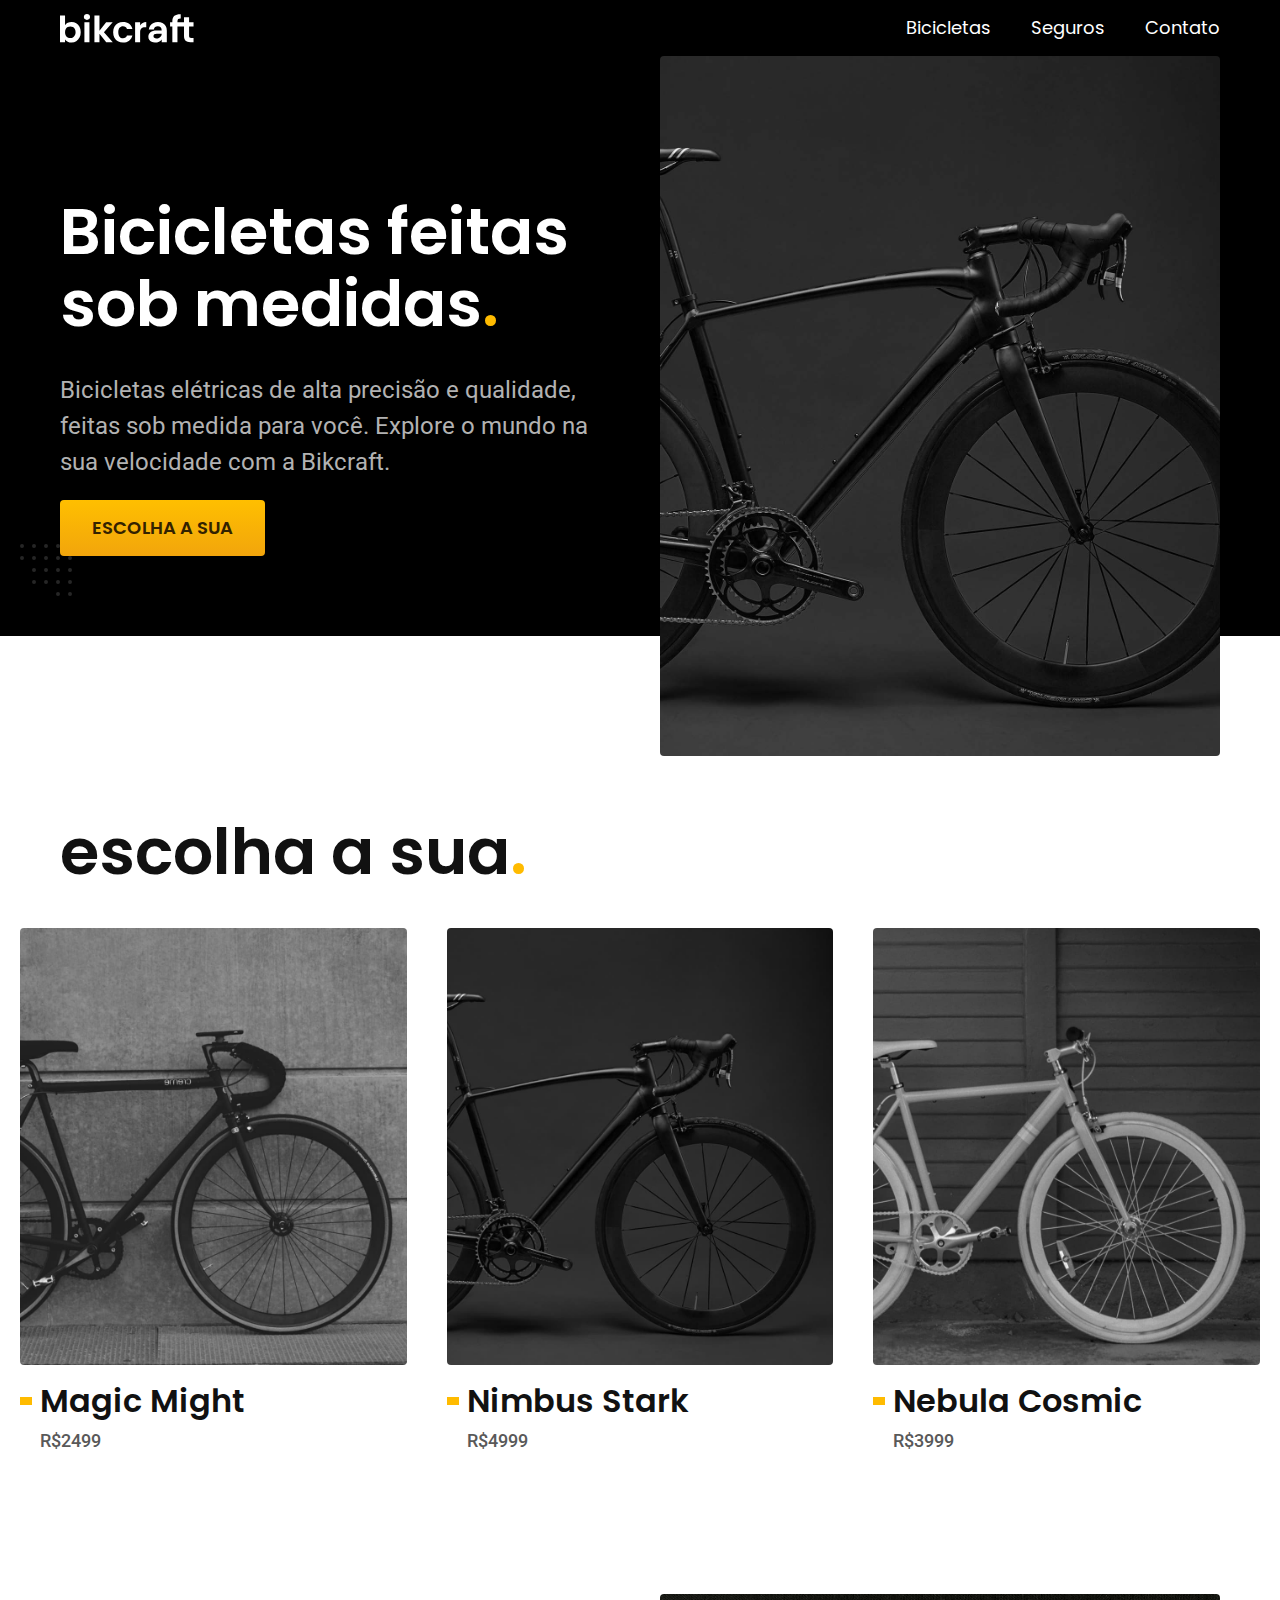
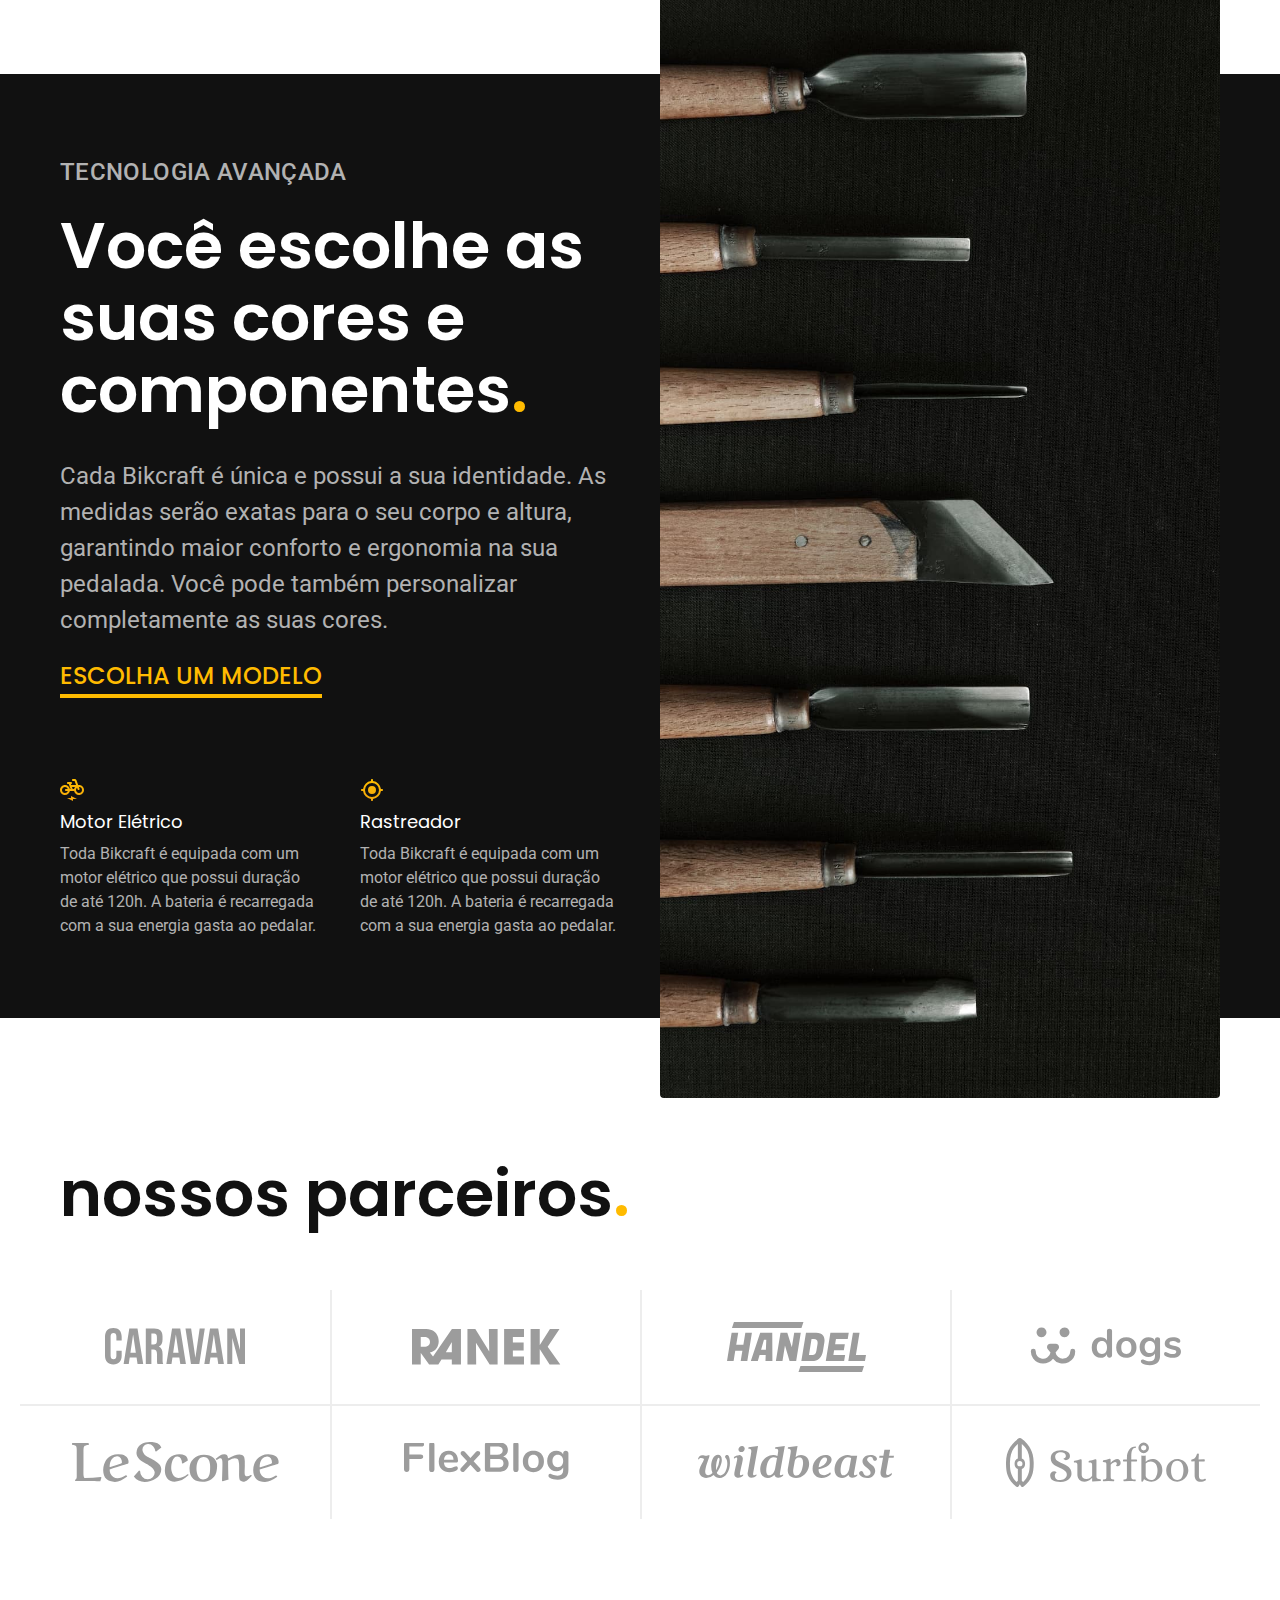
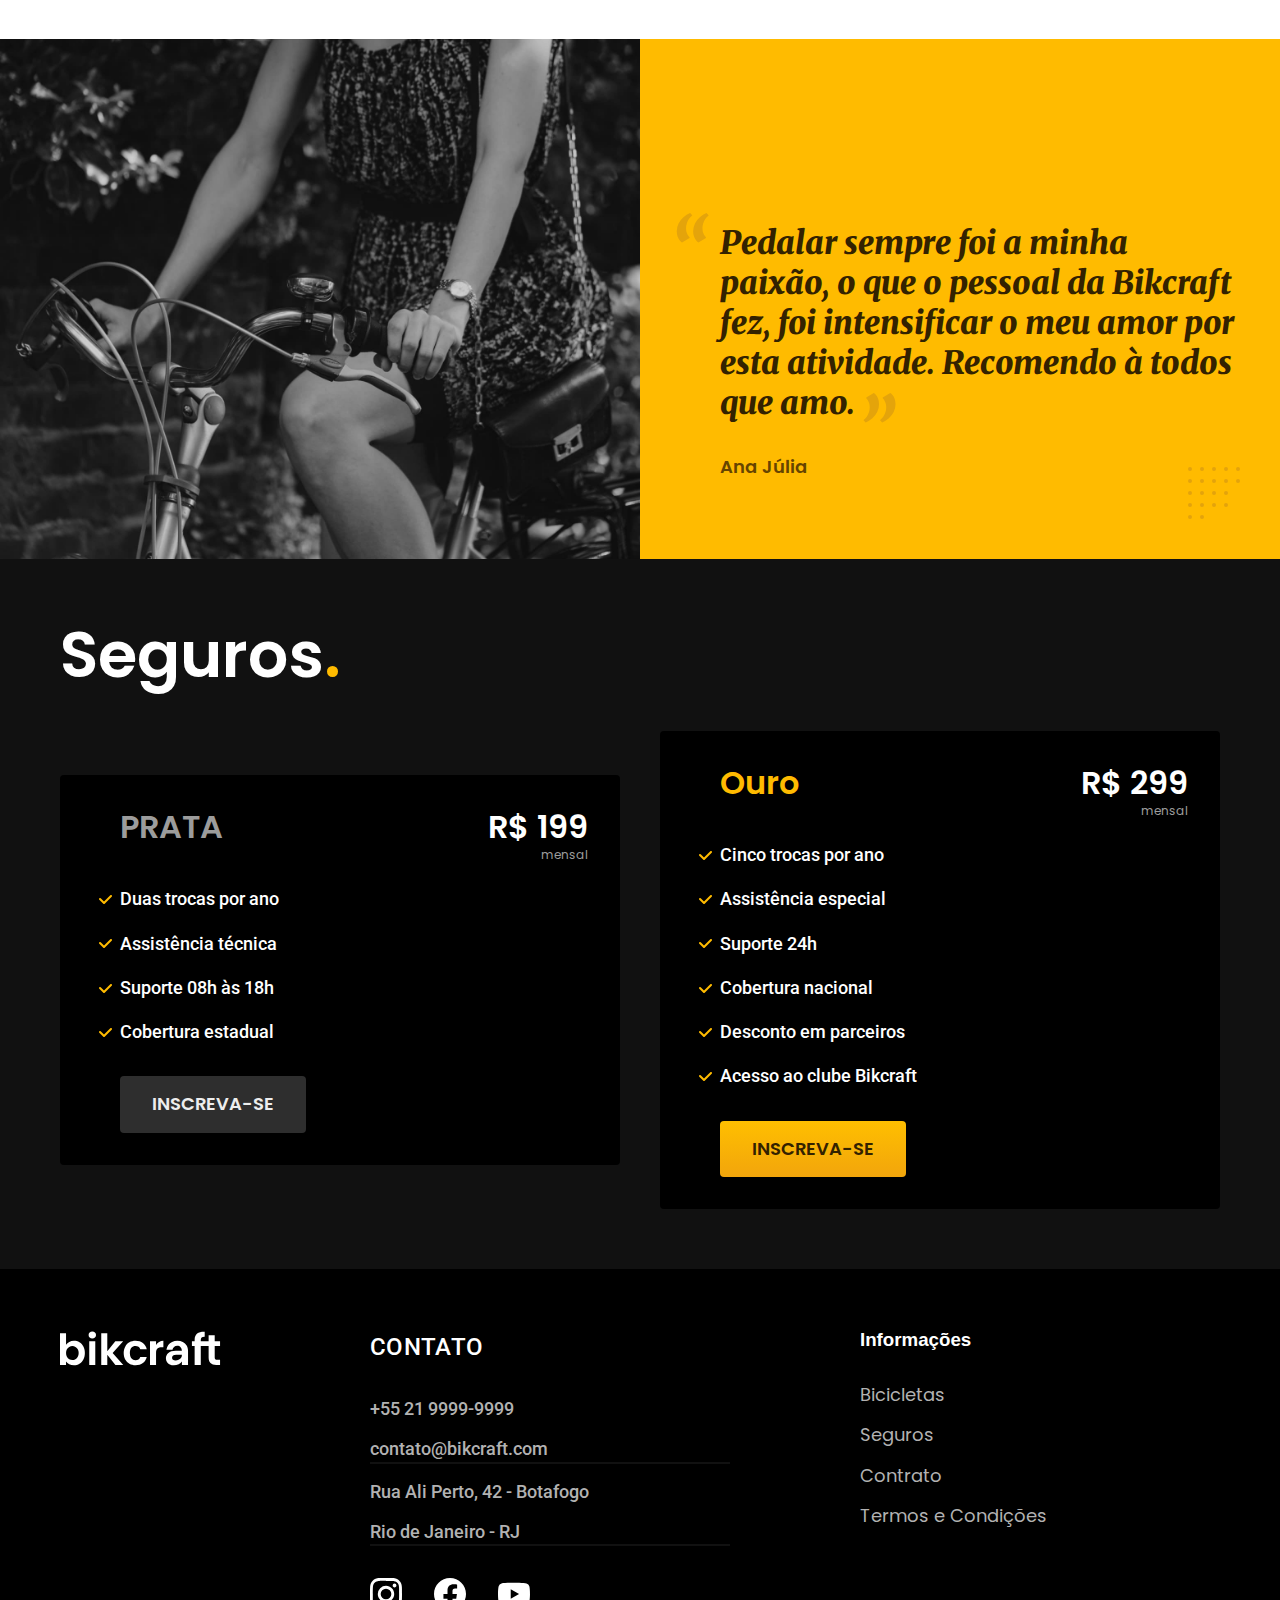
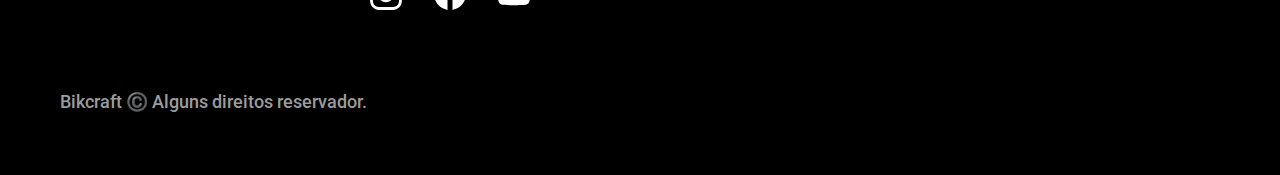
==== commit 49b4fd2c: "correcao-de-ortografia" ====
--- a/index.html
+++ b/index.html
@@ -50,7 +50,7 @@
   </main>
 
   <article class="bicicletas-lista">
-    <h2 class="container font-1-xxl">escolha a suas<span class="cor-p1">.</span></h2>
+    <h2 class="container font-1-xxl">escolha a sua<span class="cor-p1">.</span></h2>
 
     <ul>
       <li>
